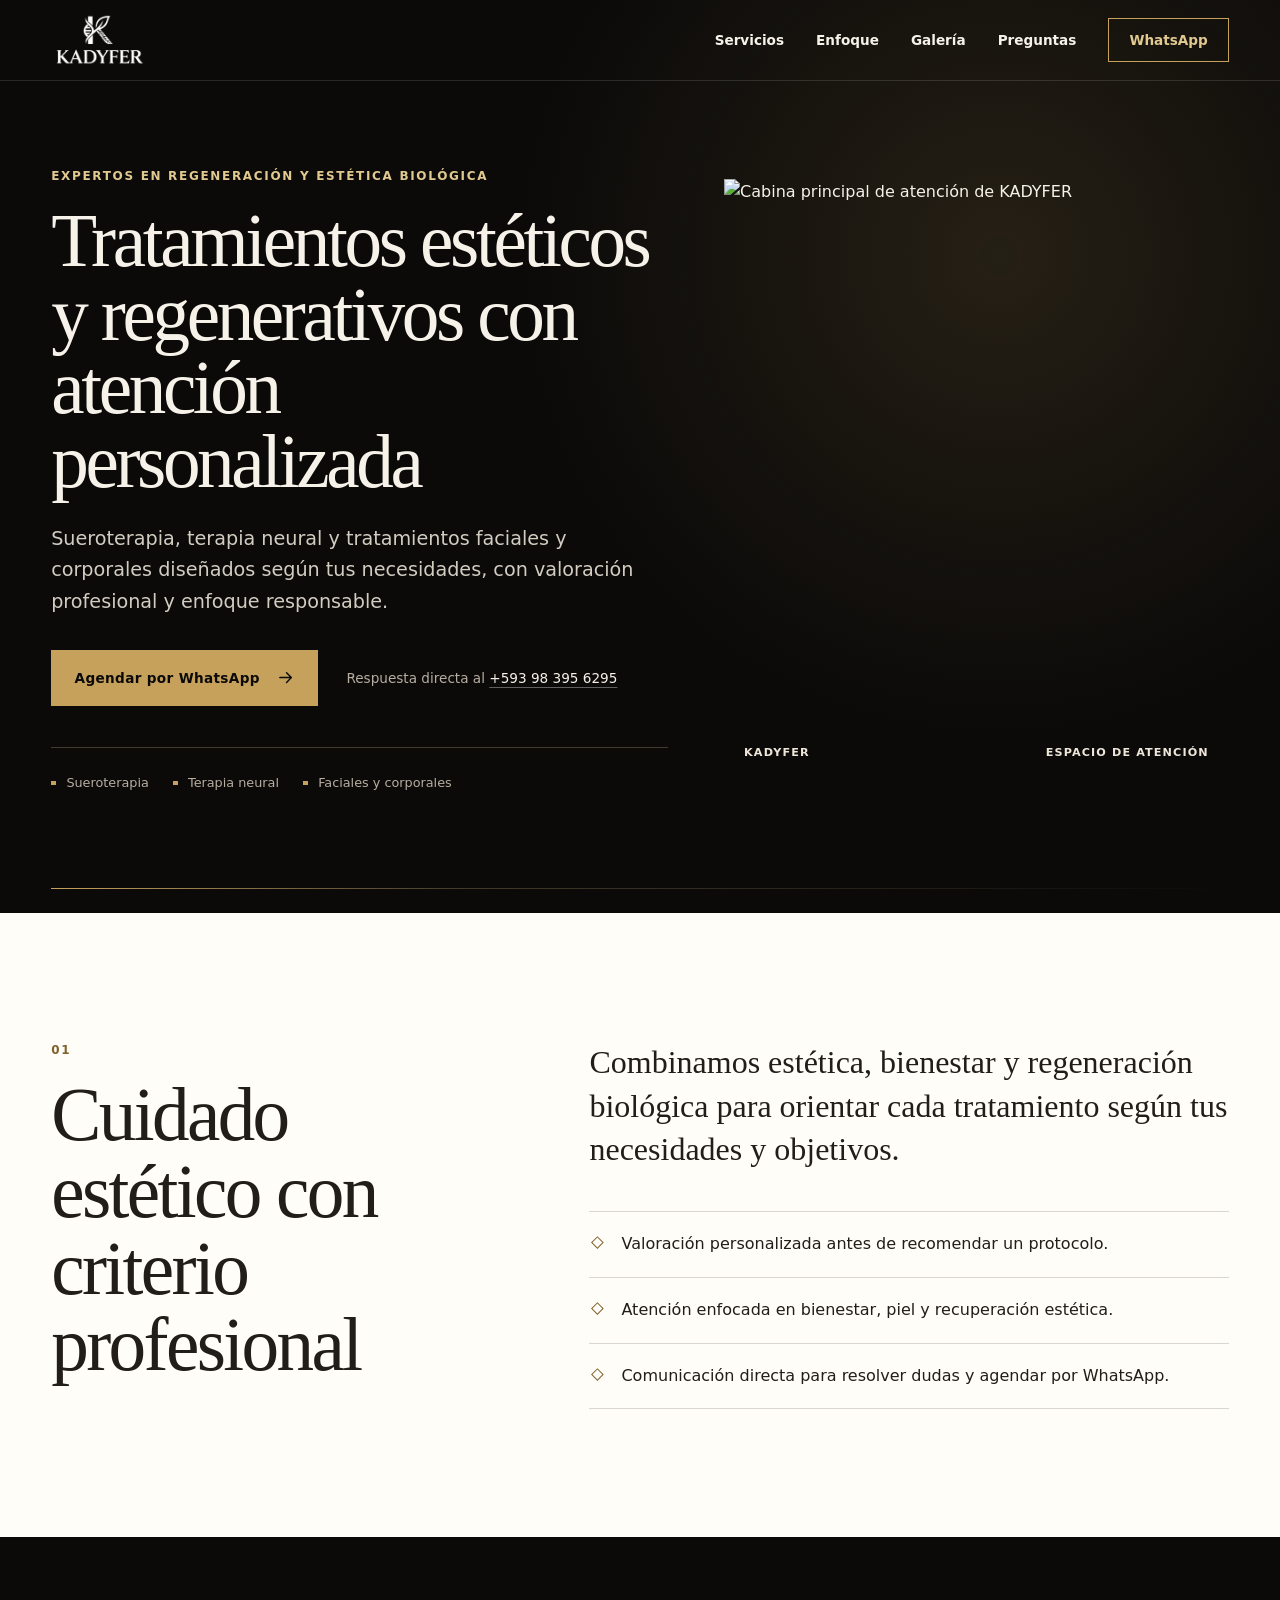
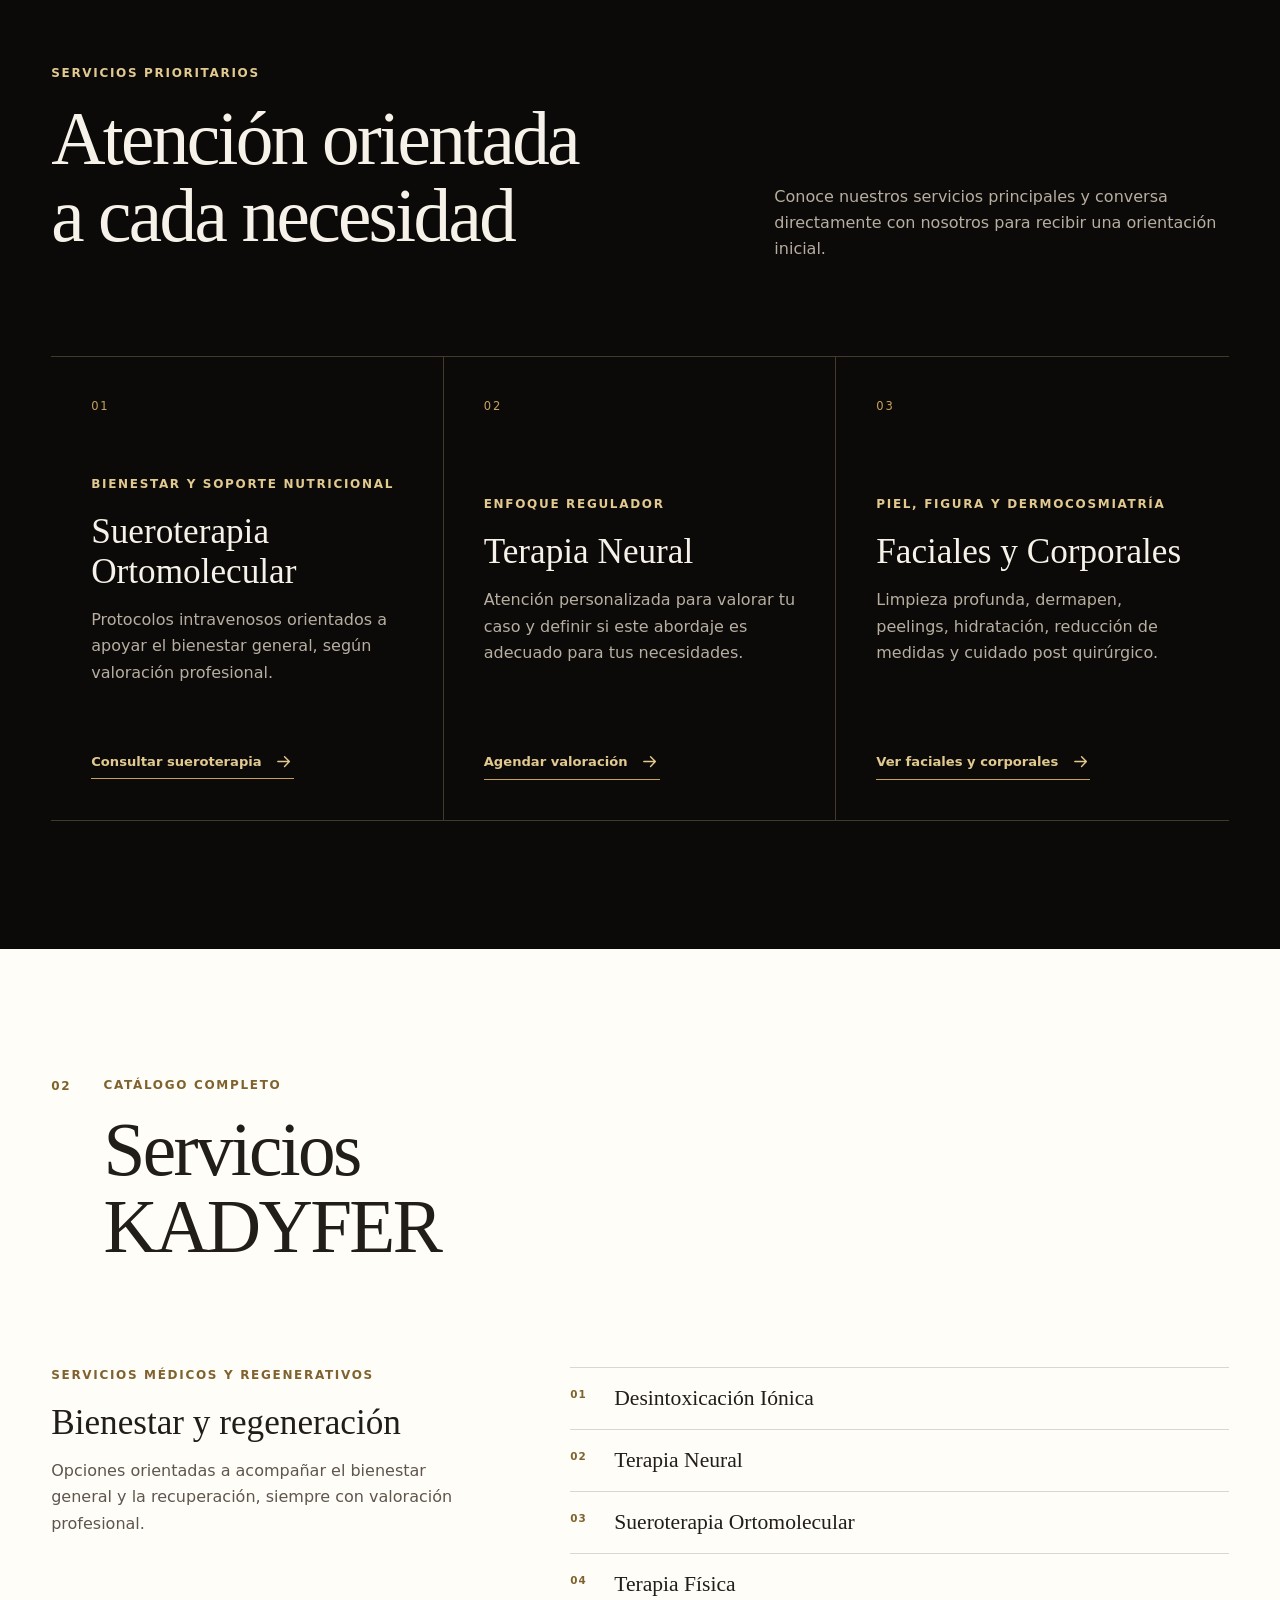
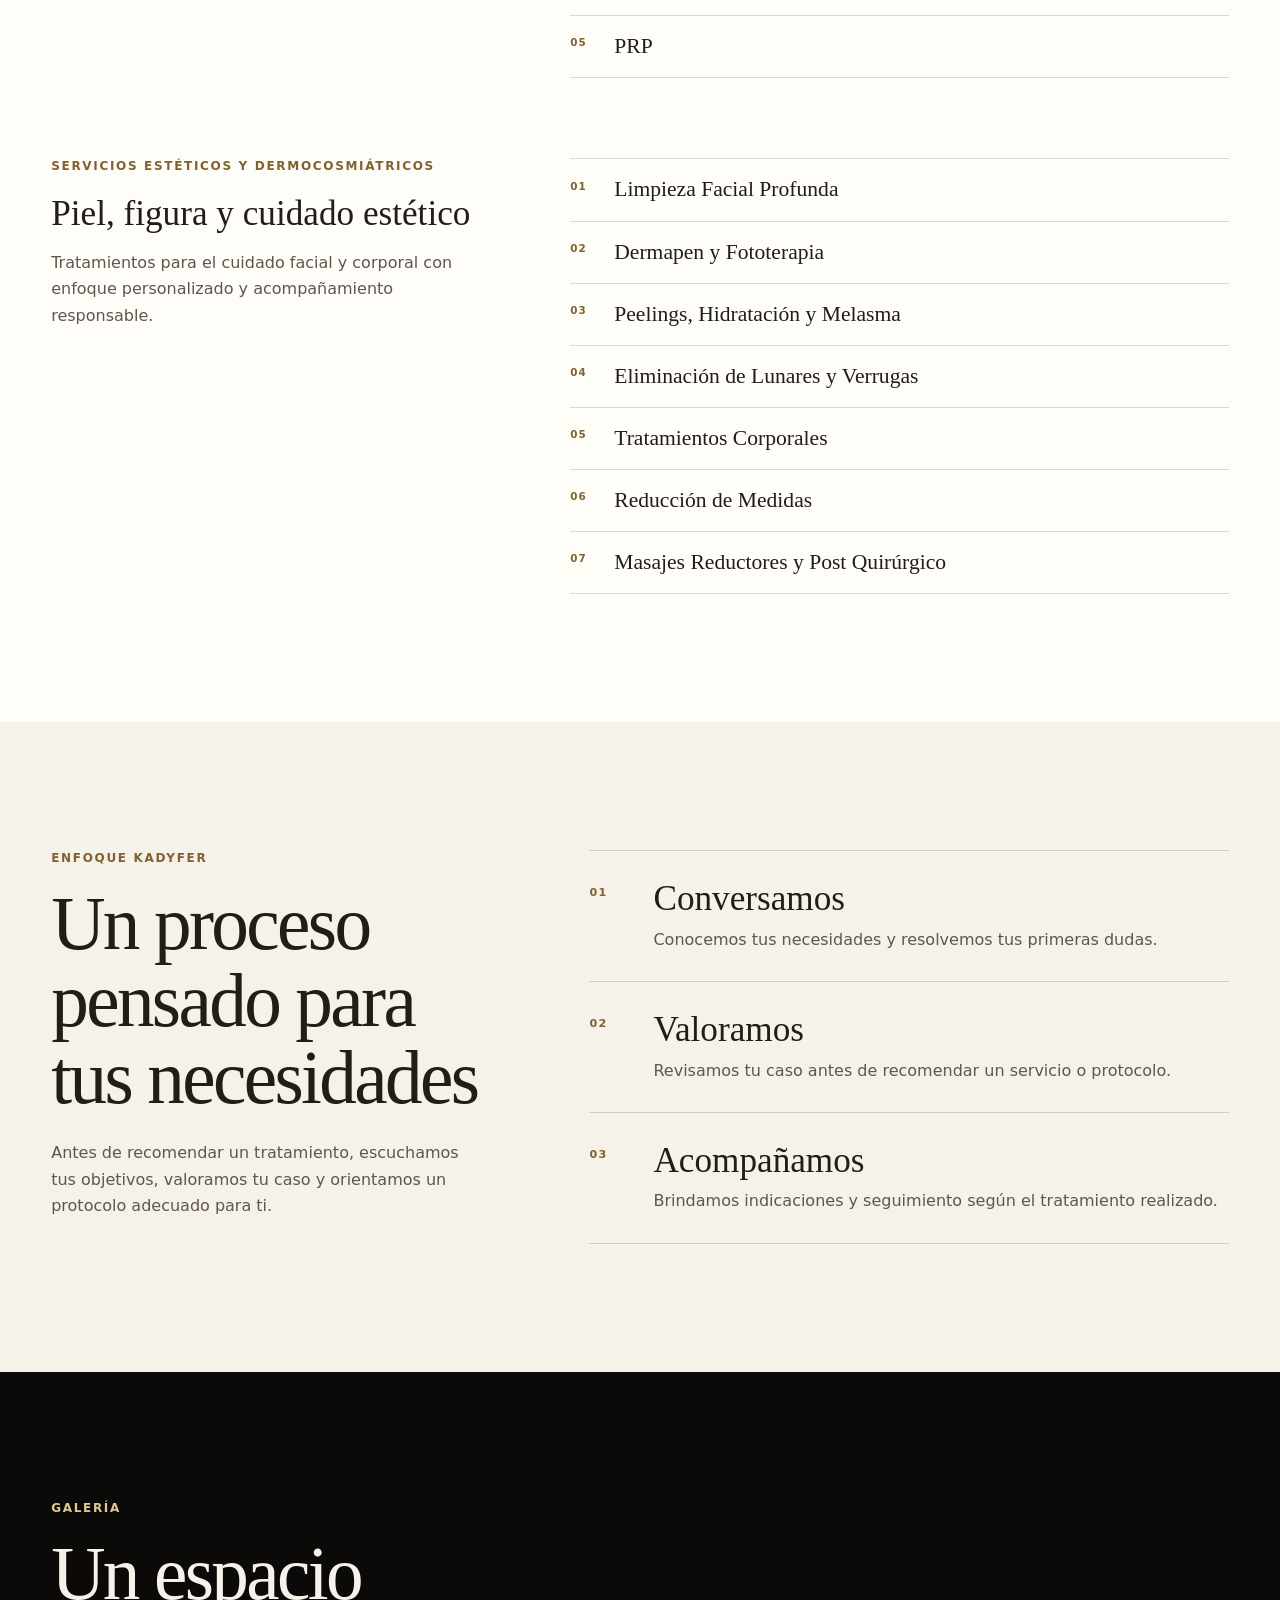
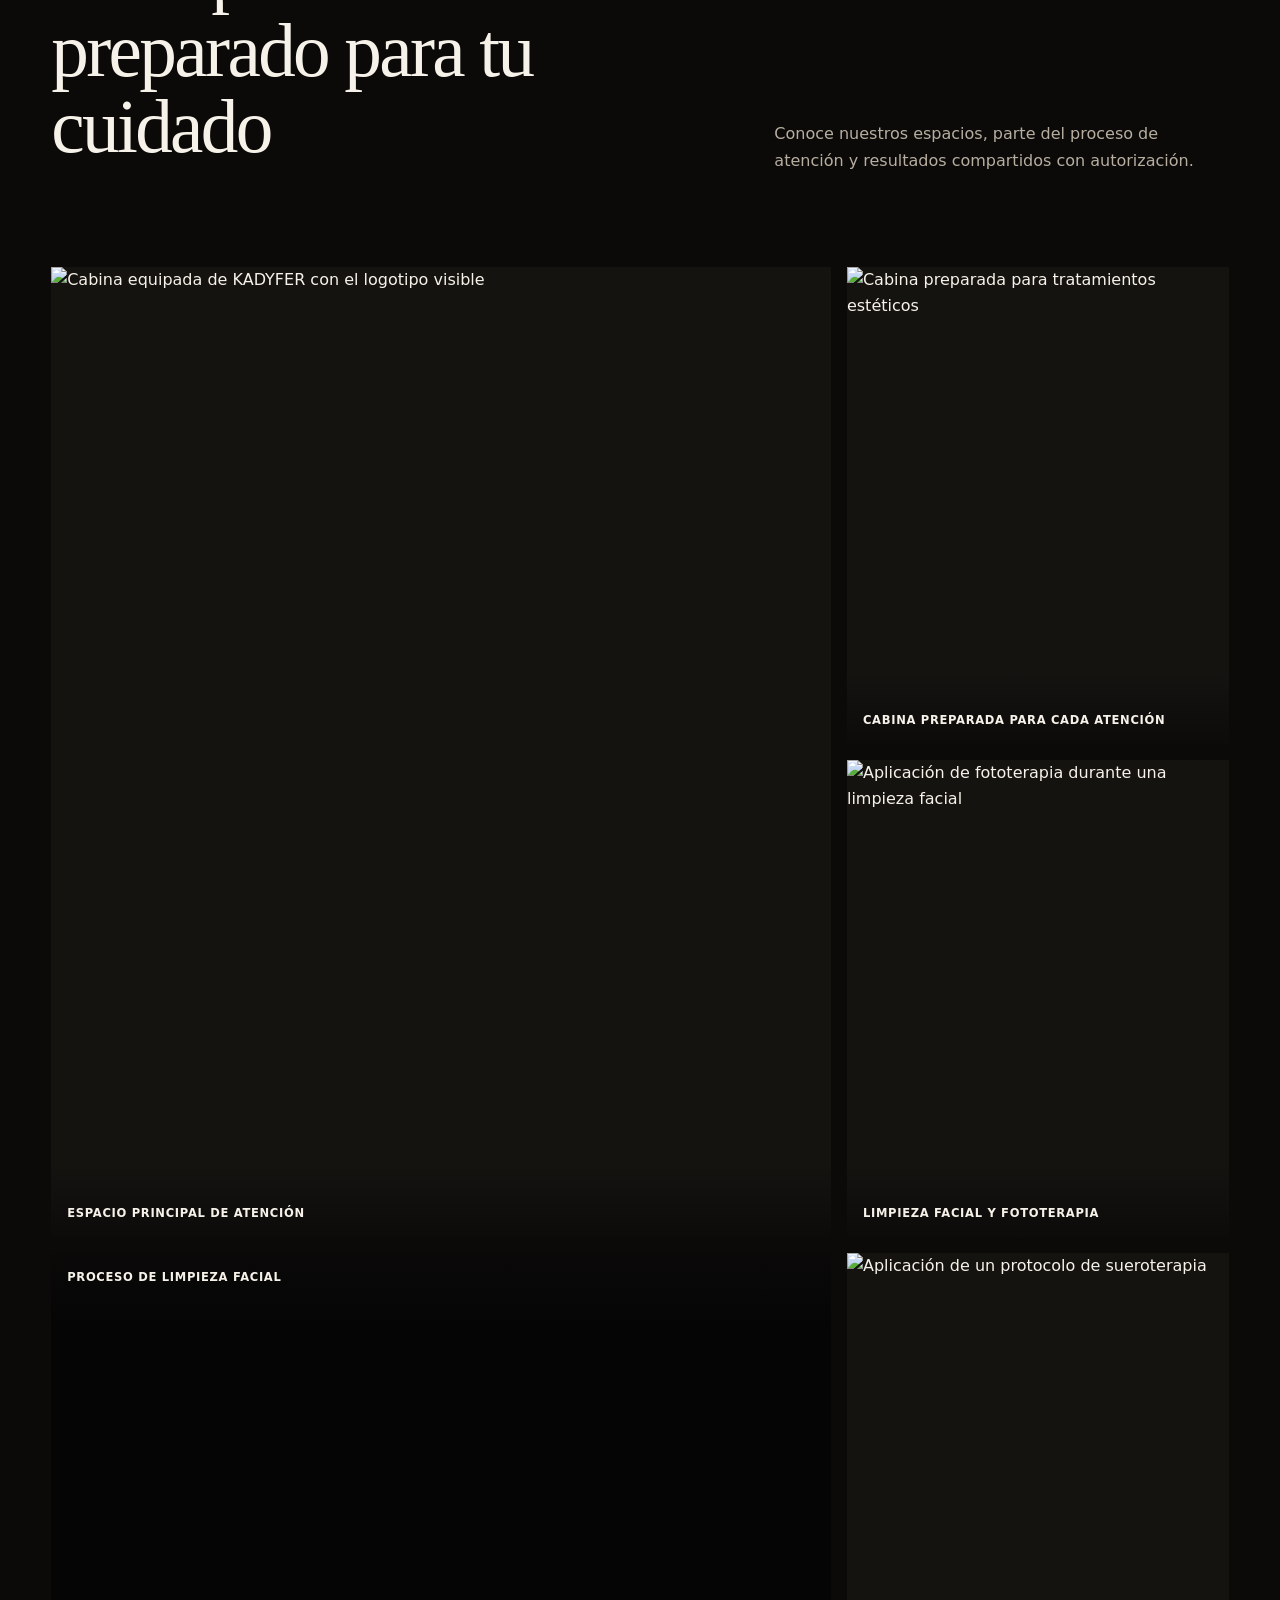
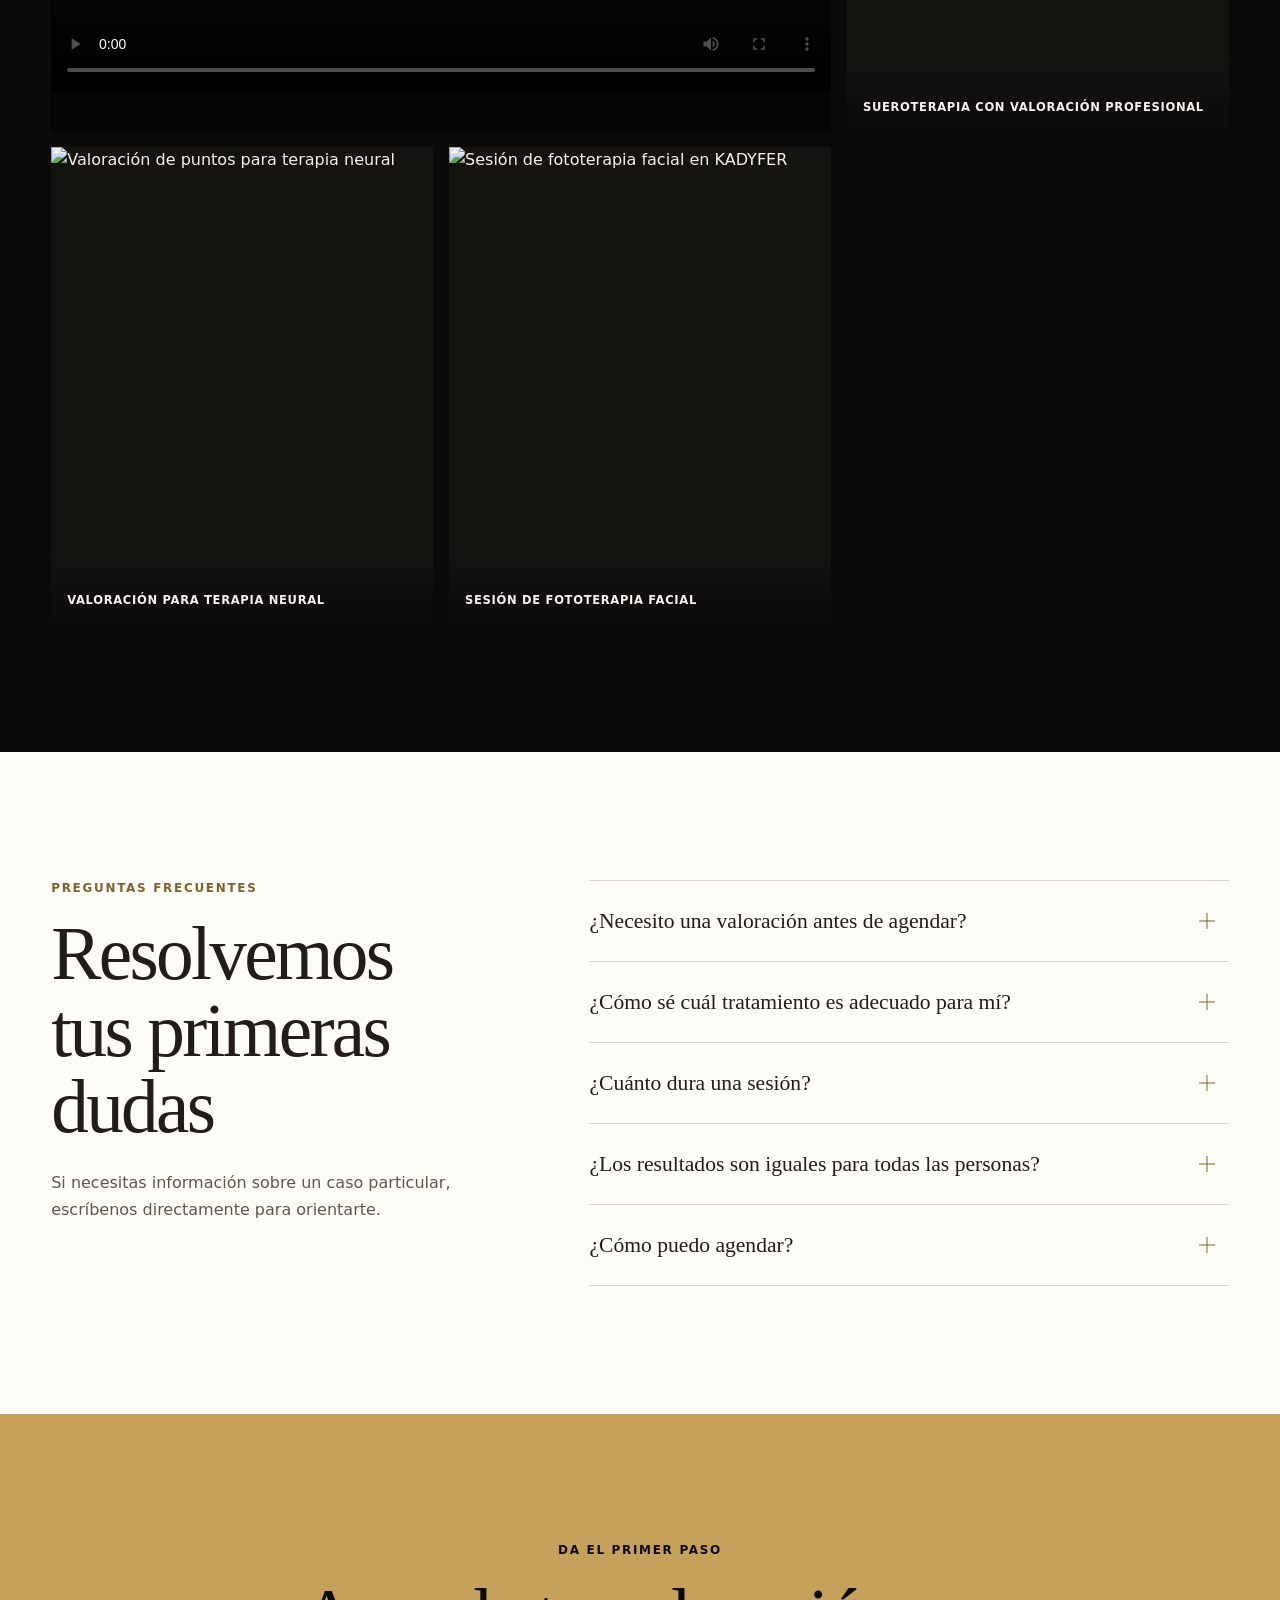
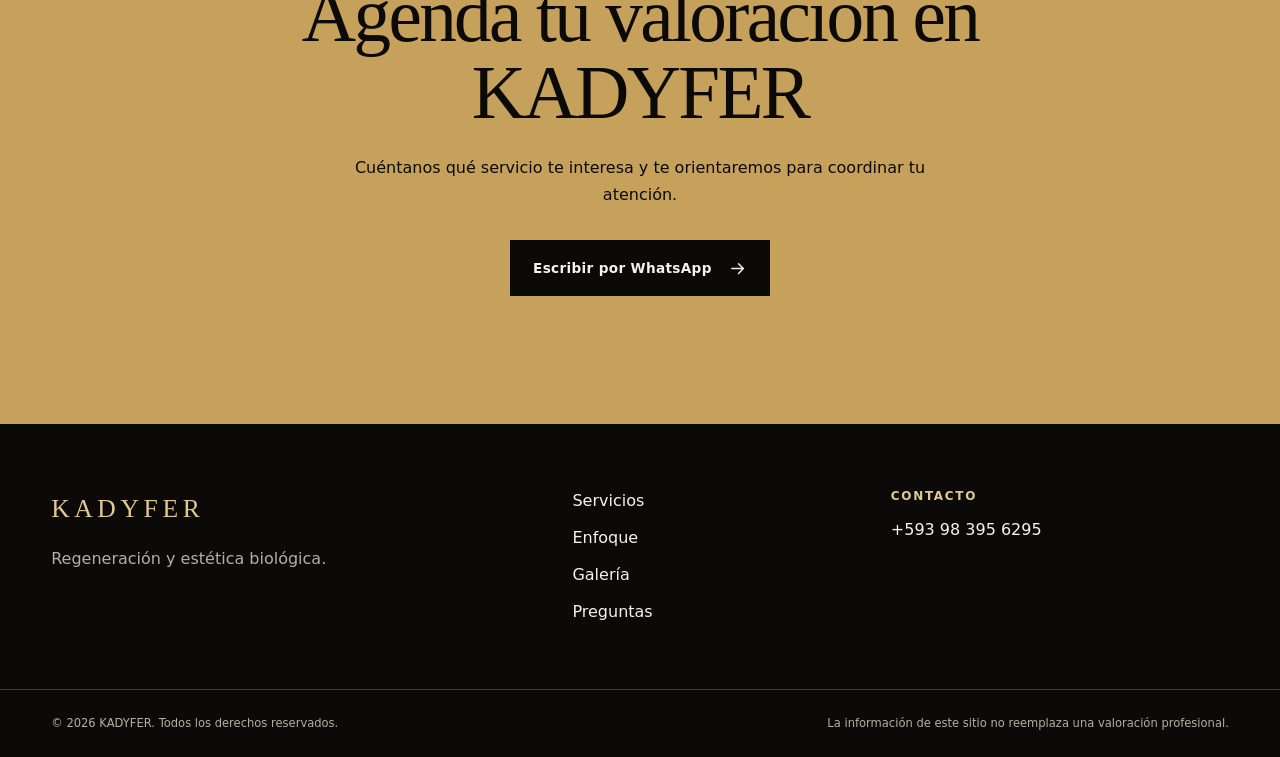
==== index.html @ 4eb61086 "Landing ya avanzada, previo a creacion de cada plantilla para servicios" ====
<!doctype html>
<html class="no-js" lang="es">
  <head>
    <meta charset="UTF-8">
    <meta name="viewport" content="width=device-width, initial-scale=1">
    <meta name="theme-color" content="#0b0a09">
    <meta
      name="description"
      content="KADYFER ofrece tratamientos estéticos, regenerativos y dermocosmiátricos con valoración profesional y atención personalizada."
    >
    <meta property="og:type" content="website">
    <meta property="og:locale" content="es_EC">
    <meta property="og:site_name" content="KADYFER">
    <meta
      property="og:title"
      content="KADYFER | Regeneración y estética biológica"
    >
    <meta
      property="og:description"
      content="Sueroterapia, terapia neural y tratamientos faciales y corporales con atención personalizada."
    >
    <meta property="og:image" content="assets/social/kadyfer-social-square.jpg">
    <meta name="twitter:card" content="summary_large_image">
    <meta name="twitter:title" content="KADYFER | Regeneración y estética biológica">
    <meta
      name="twitter:description"
      content="Tratamientos estéticos y regenerativos con valoración profesional."
    >
    <meta name="twitter:image" content="assets/social/kadyfer-social-square.jpg">
    <link rel="icon" href="data:,">
    <script src="boot.js"></script>
    <link rel="stylesheet" href="styles.css">
    <script src="script.js" defer></script>
    <title>KADYFER | Regeneración y estética biológica</title>
  </head>
  <body>
    <a class="skip-link" href="#contenido">Saltar al contenido</a>

    <header class="site-header" data-header>
      <div class="shell header-inner">
        <a class="brand" href="#inicio" aria-label="KADYFER, ir al inicio">
          <img
            class="brand-logo"
            src="assets/brand/kadyfer-logo-header.png"
            alt="KADYFER"
            width="420"
            height="235"
          >
          <span class="brand-wordmark" data-brand-fallback hidden>KADYFER</span>
        </a>

        <button
          class="menu-toggle"
          type="button"
          aria-expanded="false"
          aria-controls="site-navigation"
          data-menu-toggle
        >
          <span class="menu-toggle-label">Menú</span>
          <span class="menu-toggle-icon" aria-hidden="true">
            <span></span>
            <span></span>
          </span>
        </button>

        <nav class="site-nav" id="site-navigation" aria-label="Navegación principal" data-nav>
          <a href="#servicios">Servicios</a>
          <a href="#enfoque">Enfoque</a>
          <a href="#galeria">Galería</a>
          <a href="#preguntas">Preguntas</a>
          <a
            class="nav-cta"
            href="https://wa.me/593983956295?text=Hola%2C%20quiero%20agendar%20una%20valoracion%20en%20KADYFER."
            target="_blank"
            rel="noopener noreferrer"
            data-whatsapp="general"
          >
            WhatsApp
          </a>
        </nav>
      </div>
    </header>

    <main id="contenido">
      <section class="hero" id="inicio" aria-labelledby="hero-title">
        <div class="shell hero-grid">
          <div class="hero-copy">
            <p class="eyebrow">Expertos en regeneración y estética biológica</p>
            <h1 id="hero-title">Tratamientos estéticos y regenerativos con atención personalizada</h1>
            <p class="hero-description">
              Sueroterapia, terapia neural y tratamientos faciales y corporales diseñados según tus
              necesidades, con valoración profesional y enfoque responsable.
            </p>
            <div class="hero-actions">
              <a
                class="button button-primary"
                href="https://wa.me/593983956295?text=Hola%2C%20quiero%20agendar%20una%20valoracion%20en%20KADYFER."
                target="_blank"
                rel="noopener noreferrer"
                data-whatsapp="general"
              >
                Agendar por WhatsApp
                <svg aria-hidden="true" viewBox="0 0 20 20">
                  <path d="M4 10h11M11 5l5 5-5 5"></path>
                </svg>
              </a>
              <p class="micro-trust">Respuesta directa al <a href="tel:+593983956295">+593 98 395 6295</a></p>
            </div>
            <ul class="hero-services" aria-label="Servicios destacados">
              <li>Sueroterapia</li>
              <li>Terapia neural</li>
              <li>Faciales y corporales</li>
            </ul>
          </div>

          <div class="hero-media">
            <img
              src="assets/gallery/hero-kadyfer-720.jpg"
              srcset="
                assets/gallery/hero-kadyfer-720.jpg 720w,
                assets/gallery/hero-kadyfer-1080.jpg 1080w,
                assets/gallery/hero-kadyfer.jpg 1440w
              "
              sizes="(min-width: 800px) 48vw, calc(100vw - 2.5rem)"
              alt="Cabina principal de atención de KADYFER"
              width="1440"
              height="1080"
              fetchpriority="high"
            >
            <div class="hero-media-caption" aria-hidden="true">
              <span>KADYFER</span>
              <span>Espacio de atención</span>
            </div>
          </div>
        </div>
        <div class="hero-rule" aria-hidden="true"></div>
      </section>

      <section class="trust-section section-light" aria-labelledby="trust-title">
        <div class="shell trust-grid">
          <div class="section-intro">
            <p class="section-number" aria-hidden="true">01</p>
            <h2 id="trust-title">Cuidado estético con criterio profesional</h2>
          </div>
          <div class="trust-content">
            <p class="lead">
              Combinamos estética, bienestar y regeneración biológica para orientar cada tratamiento
              según tus necesidades y objetivos.
            </p>
            <ul class="check-list">
              <li>Valoración personalizada antes de recomendar un protocolo.</li>
              <li>Atención enfocada en bienestar, piel y recuperación estética.</li>
              <li>Comunicación directa para resolver dudas y agendar por WhatsApp.</li>
            </ul>
          </div>
        </div>
      </section>

      <section class="priority-services section-dark" id="servicios" aria-labelledby="services-title">
        <div class="shell">
          <div class="section-heading heading-row">
            <div>
              <p class="eyebrow">Servicios prioritarios</p>
              <h2 id="services-title">Atención orientada a cada necesidad</h2>
            </div>
            <p>
              Conoce nuestros servicios principales y conversa directamente con nosotros para
              recibir una orientación inicial.
            </p>
          </div>

          <div class="service-grid">
            <article class="service-card">
              <p class="card-index" aria-hidden="true">01</p>
              <div>
                <p class="card-label">Bienestar y soporte nutricional</p>
                <h3>Sueroterapia Ortomolecular</h3>
                <p>
                  Protocolos intravenosos orientados a apoyar el bienestar general, según valoración
                  profesional.
                </p>
              </div>
              <a
                class="text-link"
                href="https://wa.me/593983956295?text=Hola%2C%20quiero%20informacion%20sobre%20Sueroterapia%20Ortomolecular%20en%20KADYFER."
                target="_blank"
                rel="noopener noreferrer"
                data-whatsapp="sueroterapia"
              >
                Consultar sueroterapia
                <svg aria-hidden="true" viewBox="0 0 20 20"><path d="M4 10h11M11 5l5 5-5 5"></path></svg>
              </a>
            </article>

            <article class="service-card">
              <p class="card-index" aria-hidden="true">02</p>
              <div>
                <p class="card-label">Enfoque regulador</p>
                <h3>Terapia Neural</h3>
                <p>
                  Atención personalizada para valorar tu caso y definir si este abordaje es adecuado
                  para tus necesidades.
                </p>
              </div>
              <a
                class="text-link"
                href="https://wa.me/593983956295?text=Hola%2C%20quiero%20agendar%20una%20valoracion%20para%20Terapia%20Neural%20en%20KADYFER."
                target="_blank"
                rel="noopener noreferrer"
                data-whatsapp="terapia-neural"
              >
                Agendar valoración
                <svg aria-hidden="true" viewBox="0 0 20 20"><path d="M4 10h11M11 5l5 5-5 5"></path></svg>
              </a>
            </article>

            <article class="service-card">
              <p class="card-index" aria-hidden="true">03</p>
              <div>
                <p class="card-label">Piel, figura y dermocosmiatría</p>
                <h3>Faciales y Corporales</h3>
                <p>
                  Limpieza profunda, dermapen, peelings, hidratación, reducción de medidas y cuidado
                  post quirúrgico.
                </p>
              </div>
              <a
                class="text-link"
                href="https://wa.me/593983956295?text=Hola%2C%20quiero%20informacion%20sobre%20tratamientos%20faciales%20y%20corporales%20en%20KADYFER."
                target="_blank"
                rel="noopener noreferrer"
                data-whatsapp="faciales-corporales"
              >
                Ver faciales y corporales
                <svg aria-hidden="true" viewBox="0 0 20 20"><path d="M4 10h11M11 5l5 5-5 5"></path></svg>
              </a>
            </article>
          </div>
        </div>
      </section>

      <section class="catalog section-light" aria-labelledby="catalog-title">
        <div class="shell">
          <div class="section-heading catalog-heading">
            <p class="section-number" aria-hidden="true">02</p>
            <div>
              <p class="eyebrow eyebrow-dark">Catálogo completo</p>
              <h2 id="catalog-title">Servicios KADYFER</h2>
            </div>
          </div>

          <div class="catalog-groups">
            <article class="catalog-group">
              <div class="catalog-copy">
                <p class="card-label">Servicios médicos y regenerativos</p>
                <h3>Bienestar y regeneración</h3>
                <p>
                  Opciones orientadas a acompañar el bienestar general y la recuperación, siempre
                  con valoración profesional.
                </p>
              </div>
              <ul class="catalog-list">
                <li><span>01</span>Desintoxicación Iónica</li>
                <li><span>02</span>Terapia Neural</li>
                <li><span>03</span>Sueroterapia Ortomolecular</li>
                <li><span>04</span>Terapia Física</li>
                <li><span>05</span>PRP</li>
              </ul>
            </article>

            <article class="catalog-group">
              <div class="catalog-copy">
                <p class="card-label">Servicios estéticos y dermocosmiátricos</p>
                <h3>Piel, figura y cuidado estético</h3>
                <p>
                  Tratamientos para el cuidado facial y corporal con enfoque personalizado y
                  acompañamiento responsable.
                </p>
              </div>
              <ul class="catalog-list">
                <li><span>01</span>Limpieza Facial Profunda</li>
                <li><span>02</span>Dermapen y Fototerapia</li>
                <li><span>03</span>Peelings, Hidratación y Melasma</li>
                <li><span>04</span>Eliminación de Lunares y Verrugas</li>
                <li><span>05</span>Tratamientos Corporales</li>
                <li><span>06</span>Reducción de Medidas</li>
                <li><span>07</span>Masajes Reductores y Post Quirúrgico</li>
              </ul>
            </article>
          </div>
        </div>
      </section>

      <section class="process section-warm" id="enfoque" aria-labelledby="process-title">
        <div class="shell process-grid">
          <div class="process-intro">
            <p class="eyebrow eyebrow-dark">Enfoque KADYFER</p>
            <h2 id="process-title">Un proceso pensado para tus necesidades</h2>
            <p>
              Antes de recomendar un tratamiento, escuchamos tus objetivos, valoramos tu caso y
              orientamos un protocolo adecuado para ti.
            </p>
          </div>

          <ol class="process-list">
            <li>
              <span class="process-number">01</span>
              <div>
                <h3>Conversamos</h3>
                <p>Conocemos tus necesidades y resolvemos tus primeras dudas.</p>
              </div>
            </li>
            <li>
              <span class="process-number">02</span>
              <div>
                <h3>Valoramos</h3>
                <p>Revisamos tu caso antes de recomendar un servicio o protocolo.</p>
              </div>
            </li>
            <li>
              <span class="process-number">03</span>
              <div>
                <h3>Acompañamos</h3>
                <p>Brindamos indicaciones y seguimiento según el tratamiento realizado.</p>
              </div>
            </li>
          </ol>
        </div>
      </section>

      <section class="gallery section-dark" id="galeria" aria-labelledby="gallery-title">
        <div class="shell">
          <div class="section-heading heading-row">
            <div>
              <p class="eyebrow">Galería</p>
              <h2 id="gallery-title">Un espacio preparado para tu cuidado</h2>
            </div>
            <p>
              Conoce nuestros espacios, parte del proceso de atención y resultados compartidos con
              autorización.
            </p>
          </div>

          <div class="gallery-grid" data-gallery>
            <figure class="gallery-item gallery-item-featured">
              <img
                src="assets/gallery/01-espacio-principal.jpg"
                alt="Cabina equipada de KADYFER con el logotipo visible"
                width="1086"
                height="1448"
                loading="lazy"
              >
              <figcaption>Espacio principal de atención</figcaption>
            </figure>
            <figure class="gallery-item">
              <img
                src="assets/gallery/02-cabina-tratamiento.jpg"
                alt="Cabina preparada para tratamientos estéticos"
                width="899"
                height="1599"
                loading="lazy"
              >
              <figcaption>Cabina preparada para cada atención</figcaption>
            </figure>
            <figure class="gallery-item">
              <img
                src="assets/gallery/03-limpieza-facial.jpg"
                alt="Aplicación de fototerapia durante una limpieza facial"
                width="899"
                height="1599"
                loading="lazy"
              >
              <figcaption>Limpieza facial y fototerapia</figcaption>
            </figure>
            <figure class="gallery-item gallery-item-wide gallery-video">
              <video
                controls
                playsinline
                preload="metadata"
                poster="assets/gallery/video-poster-limpieza.jpg"
                aria-label="Video de un procedimiento de limpieza facial"
              >
                <source src="assets/gallery/limpieza-facial-acne.mp4" type="video/mp4">
                Tu navegador no puede reproducir este video.
              </video>
              <figcaption>Proceso de limpieza facial</figcaption>
            </figure>
            <figure class="gallery-item">
              <img
                src="assets/gallery/04-sueroterapia.jpg"
                alt="Aplicación de un protocolo de sueroterapia"
                width="1100"
                height="1162"
                loading="lazy"
              >
              <figcaption>Sueroterapia con valoración profesional</figcaption>
            </figure>
            <figure class="gallery-item">
              <img
                src="assets/gallery/05-terapia-neural.jpg"
                alt="Valoración de puntos para terapia neural"
                width="899"
                height="1599"
                loading="lazy"
              >
              <figcaption>Valoración para terapia neural</figcaption>
            </figure>
            <figure class="gallery-item">
              <img
                src="assets/gallery/06-fototerapia.jpg"
                alt="Sesión de fototerapia facial en KADYFER"
                width="1038"
                height="1515"
                loading="lazy"
              >
              <figcaption>Sesión de fototerapia facial</figcaption>
            </figure>
          </div>

        </div>
      </section>

      <section class="faq section-light" id="preguntas" aria-labelledby="faq-title">
        <div class="shell faq-grid">
          <div class="faq-intro">
            <p class="eyebrow eyebrow-dark">Preguntas frecuentes</p>
            <h2 id="faq-title">Resolvemos tus primeras dudas</h2>
            <p>
              Si necesitas información sobre un caso particular, escríbenos directamente para
              orientarte.
            </p>
          </div>

          <div class="faq-list">
            <details>
              <summary>
                <span>¿Necesito una valoración antes de agendar?</span>
                <span class="faq-icon" aria-hidden="true"></span>
              </summary>
              <p>
                Algunos tratamientos requieren una valoración previa para conocer tus necesidades y
                orientarte adecuadamente.
              </p>
            </details>
            <details>
              <summary>
                <span>¿Cómo sé cuál tratamiento es adecuado para mí?</span>
                <span class="faq-icon" aria-hidden="true"></span>
              </summary>
              <p>
                Puedes escribirnos por WhatsApp. Revisaremos tus objetivos y te indicaremos el
                siguiente paso.
              </p>
            </details>
            <details>
              <summary>
                <span>¿Cuánto dura una sesión?</span>
                <span class="faq-icon" aria-hidden="true"></span>
              </summary>
              <p>
                La duración depende del servicio y del protocolo recomendado. Te informaremos antes
                de confirmar la cita.
              </p>
            </details>
            <details>
              <summary>
                <span>¿Los resultados son iguales para todas las personas?</span>
                <span class="faq-icon" aria-hidden="true"></span>
              </summary>
              <p>
                No. Cada persona responde de forma distinta y los resultados dependen del caso, el
                tratamiento y los cuidados indicados.
              </p>
            </details>
            <details>
              <summary>
                <span>¿Cómo puedo agendar?</span>
                <span class="faq-icon" aria-hidden="true"></span>
              </summary>
              <p>
                Pulsa cualquiera de los botones de WhatsApp y cuéntanos qué servicio te interesa.
              </p>
            </details>
          </div>
        </div>
      </section>

      <section class="final-cta section-gold" aria-labelledby="cta-title">
        <div class="shell final-cta-inner">
          <p class="eyebrow eyebrow-dark">Da el primer paso</p>
          <h2 id="cta-title">Agenda tu valoración en KADYFER</h2>
          <p>
            Cuéntanos qué servicio te interesa y te orientaremos para coordinar tu atención.
          </p>
          <a
            class="button button-dark"
            href="https://wa.me/593983956295?text=Hola%2C%20quiero%20agendar%20una%20valoracion%20en%20KADYFER."
            target="_blank"
            rel="noopener noreferrer"
            data-whatsapp="general"
          >
            Escribir por WhatsApp
            <svg aria-hidden="true" viewBox="0 0 20 20"><path d="M4 10h11M11 5l5 5-5 5"></path></svg>
          </a>
        </div>
      </section>
    </main>

    <footer class="site-footer">
      <div class="shell footer-grid">
        <div>
          <a class="footer-brand" href="#inicio">KADYFER</a>
          <p>Regeneración y estética biológica.</p>
        </div>

        <nav class="footer-nav" aria-label="Navegación del pie de página">
          <a href="#servicios">Servicios</a>
          <a href="#enfoque">Enfoque</a>
          <a href="#galeria">Galería</a>
          <a href="#preguntas">Preguntas</a>
        </nav>

        <div class="footer-contact">
          <p class="footer-label">Contacto</p>
          <a href="tel:+593983956295">+593 98 395 6295</a>
          <div data-optional-contact></div>
        </div>
      </div>

      <div class="shell footer-bottom">
        <p>© <span data-current-year>2026</span> KADYFER. Todos los derechos reservados.</p>
        <p>La información de este sitio no reemplaza una valoración profesional.</p>
      </div>
    </footer>
  </body>
</html>
---- styles.css ----
:root {
  --black: #0b0a09;
  --black-soft: #151310;
  --brown: #30271f;
  --gold: #c6a15b;
  --gold-light: #e1c98f;
  --gold-dark: #80622f;
  --warm-white: #f6f2e9;
  --paper: #fffdf8;
  --muted: #b7aea0;
  --ink: #211d18;
  --line-dark: rgba(225, 201, 143, 0.25);
  --line-light: rgba(48, 39, 31, 0.18);
  --shell: 1180px;
  --gutter: clamp(1.25rem, 4vw, 4rem);
  --section-space: clamp(5rem, 10vw, 9rem);
  --transition: 220ms ease;
}

*,
*::before,
*::after {
  box-sizing: border-box;
}

html {
  scroll-behavior: smooth;
  scroll-padding-top: 5rem;
}

body {
  margin: 0;
  min-width: 320px;
  overflow-x: hidden;
  background: var(--black);
  color: var(--warm-white);
  font-family: Inter, ui-sans-serif, system-ui, -apple-system, BlinkMacSystemFont, "Segoe UI", sans-serif;
  font-size: 1rem;
  line-height: 1.65;
  text-rendering: optimizeLegibility;
}

img {
  display: block;
  max-width: 100%;
}

a {
  color: inherit;
  text-decoration: none;
}

button,
a {
  -webkit-tap-highlight-color: transparent;
}

button {
  font: inherit;
}

h1,
h2,
h3,
p {
  margin-top: 0;
}

h1,
h2,
h3,
.brand-wordmark,
.footer-brand {
  font-family: Georgia, "Times New Roman", serif;
  font-weight: 400;
}

h1 {
  max-width: 16ch;
  margin-bottom: 1.5rem;
  font-size: clamp(2.7rem, 7vw, 4.7rem);
  line-height: 0.98;
  letter-spacing: -0.045em;
}

h2 {
  max-width: 15ch;
  margin-bottom: 1.5rem;
  font-size: clamp(2.25rem, 6vw, 4.7rem);
  line-height: 1.02;
  letter-spacing: -0.035em;
}

h3 {
  margin-bottom: 1rem;
  font-size: clamp(1.55rem, 3vw, 2.2rem);
  line-height: 1.12;
}

:focus-visible {
  outline: 2px solid var(--gold-light);
  outline-offset: 5px;
}

.skip-link {
  position: fixed;
  top: 1rem;
  left: 1rem;
  z-index: 100;
  padding: 0.75rem 1rem;
  transform: translateY(-150%);
  background: var(--gold);
  color: var(--black);
  font-weight: 700;
}

.skip-link:focus {
  transform: translateY(0);
}

.shell {
  width: min(100%, calc(var(--shell) + (var(--gutter) * 2)));
  margin-inline: auto;
  padding-inline: var(--gutter);
}

.section-light,
.section-warm,
.section-dark,
.section-gold {
  padding-block: var(--section-space);
}

.section-light {
  background: var(--paper);
  color: var(--ink);
}

.section-warm {
  background: var(--warm-white);
  color: var(--ink);
}

.section-dark {
  background: var(--black);
  color: var(--warm-white);
}

.section-gold {
  background: var(--gold);
  color: var(--black);
}

.section-gold .eyebrow-dark {
  color: var(--black);
}

.eyebrow,
.card-label,
.footer-label {
  margin-bottom: 1.2rem;
  color: var(--gold-light);
  font-size: 0.75rem;
  font-weight: 700;
  letter-spacing: 0.14em;
  line-height: 1.4;
  text-transform: uppercase;
}

.eyebrow-dark,
.section-light .card-label,
.section-warm .card-label {
  color: var(--gold-dark);
}

.section-number {
  margin-bottom: 1rem;
  color: var(--gold-dark);
  font-size: 0.75rem;
  font-weight: 700;
  letter-spacing: 0.15em;
}

.lead {
  font-family: Georgia, "Times New Roman", serif;
  font-size: clamp(1.35rem, 3vw, 2rem);
  line-height: 1.35;
}

.site-header {
  position: absolute;
  inset: 0 0 auto;
  z-index: 20;
  border-bottom: 1px solid rgba(255, 255, 255, 0.12);
  transition: background var(--transition), box-shadow var(--transition);
}

.site-header.is-fixed {
  position: fixed;
  background: rgba(11, 10, 9, 0.96);
  box-shadow: 0 8px 30px rgba(0, 0, 0, 0.2);
  backdrop-filter: blur(14px);
}

.header-inner {
  min-height: 5rem;
  display: flex;
  align-items: center;
  justify-content: space-between;
  gap: 1.5rem;
}

.brand {
  min-width: 8rem;
  display: inline-flex;
  align-items: center;
}

.brand-logo {
  width: auto;
  max-height: 3.25rem;
  object-fit: contain;
}

.brand-wordmark {
  color: var(--gold-light);
  font-size: 1.4rem;
  letter-spacing: 0.18em;
}

.menu-toggle {
  min-width: 4.5rem;
  min-height: 3rem;
  display: none;
  align-items: center;
  justify-content: flex-end;
  gap: 0.75rem;
  padding: 0;
  border: 0;
  background: transparent;
  color: var(--warm-white);
  cursor: pointer;
}

.menu-toggle-label {
  font-size: 0.75rem;
  font-weight: 700;
  letter-spacing: 0.1em;
  text-transform: uppercase;
}

.menu-toggle-icon {
  width: 1.5rem;
  height: 1rem;
  position: relative;
}

.menu-toggle-icon span {
  position: absolute;
  left: 0;
  width: 100%;
  height: 1px;
  background: currentColor;
  transition: transform var(--transition), top var(--transition);
}

.menu-toggle-icon span:first-child {
  top: 0.2rem;
}

.menu-toggle-icon span:last-child {
  top: 0.75rem;
}

.menu-toggle[aria-expanded="true"] .menu-toggle-icon span:first-child {
  top: 0.48rem;
  transform: rotate(45deg);
}

.menu-toggle[aria-expanded="true"] .menu-toggle-icon span:last-child {
  top: 0.48rem;
  transform: rotate(-45deg);
}

.site-nav {
  display: flex;
  align-items: center;
  gap: 1.5rem;
}

.site-nav a {
  min-height: 2.75rem;
  display: inline-flex;
  align-items: center;
  font-size: 0.85rem;
  font-weight: 600;
}

.site-nav a:not(.nav-cta) {
  position: relative;
}

.site-nav a:not(.nav-cta)::after {
  position: absolute;
  right: 0;
  bottom: 0.35rem;
  left: 0;
  height: 1px;
  transform: scaleX(0);
  transform-origin: right;
  background: var(--gold);
  content: "";
  transition: transform var(--transition);
}

.site-nav a:hover::after,
.site-nav a:focus-visible::after {
  transform: scaleX(1);
  transform-origin: left;
}

.nav-cta {
  padding-inline: 1.25rem;
  border: 1px solid var(--gold);
  color: var(--gold-light);
}

.hero {
  position: relative;
  min-height: min(900px, 94svh);
  display: flex;
  align-items: center;
  padding-block: 6.5rem 3.5rem;
  background:
    radial-gradient(circle at 78% 28%, rgba(198, 161, 91, 0.14), transparent 30rem),
    var(--black);
}

.hero-grid {
  width: 100%;
  display: grid;
  gap: 3.5rem;
  align-items: center;
}

.hero-copy {
  position: relative;
  z-index: 2;
}

.hero-description {
  max-width: 42rem;
  margin-bottom: 2rem;
  color: #d2ccc1;
  font-size: clamp(1.05rem, 2vw, 1.2rem);
}

.hero-actions {
  display: flex;
  flex-wrap: wrap;
  align-items: center;
  gap: 1.25rem 1.75rem;
}

.button {
  min-height: 3.5rem;
  display: inline-flex;
  align-items: center;
  justify-content: center;
  gap: 1rem;
  padding: 0.85rem 1.4rem;
  border: 1px solid transparent;
  font-size: 0.85rem;
  font-weight: 800;
  letter-spacing: 0.025em;
  transition: background var(--transition), color var(--transition), transform var(--transition);
}

.button svg,
.text-link svg {
  width: 1.2rem;
  fill: none;
  stroke: currentColor;
  stroke-linecap: round;
  stroke-linejoin: round;
  stroke-width: 1.5;
}

.button:hover {
  transform: translateY(-2px);
}

.button-primary {
  background: var(--gold);
  color: var(--black);
}

.button-primary:hover {
  background: var(--gold-light);
}

.button-dark {
  background: var(--black);
  color: var(--warm-white);
}

.button-dark:hover {
  background: var(--brown);
}

.micro-trust {
  margin: 0;
  color: var(--muted);
  font-size: 0.85rem;
}

.micro-trust a {
  color: var(--warm-white);
  text-decoration: underline;
  text-decoration-color: rgba(255, 255, 255, 0.35);
  text-underline-offset: 0.25rem;
}

.hero-services {
  display: flex;
  flex-wrap: wrap;
  gap: 0.75rem 1.5rem;
  margin: 2.6rem 0 0;
  padding: 1.5rem 0 0;
  border-top: 1px solid var(--line-dark);
  color: var(--muted);
  font-size: 0.8rem;
  list-style: none;
}

.hero-services li {
  display: flex;
  align-items: center;
  gap: 0.65rem;
}

.hero-services li::before {
  width: 0.3rem;
  height: 0.3rem;
  background: var(--gold);
  content: "";
}

.hero-media {
  position: relative;
  min-height: 30rem;
}

.hero-media img {
  width: 100%;
  height: min(67svh, 47rem);
  object-fit: cover;
  object-position: left center;
}

.hero-media::before {
  position: absolute;
  inset: -1.5rem 1.5rem 1.5rem -1.5rem;
  z-index: -1;
  border: 1px solid var(--line-dark);
  content: "";
}

.hero-media-caption {
  position: absolute;
  right: 0;
  bottom: 0;
  left: 0;
  display: flex;
  justify-content: space-between;
  gap: 1rem;
  padding: 1.25rem;
  background: linear-gradient(transparent, rgba(11, 10, 9, 0.82));
  color: #ede6d9;
  font-size: 0.7rem;
  font-weight: 700;
  letter-spacing: 0.1em;
  text-transform: uppercase;
}

.hero-rule {
  position: absolute;
  right: var(--gutter);
  bottom: 1.5rem;
  left: var(--gutter);
  height: 1px;
  background: linear-gradient(90deg, var(--gold), var(--line-dark) 35%, transparent);
}

.trust-grid,
.process-grid,
.faq-grid {
  display: grid;
  gap: 3rem;
}

.trust-content {
  max-width: 45rem;
}

.check-list {
  margin: 2.5rem 0 0;
  padding: 0;
  border-top: 1px solid var(--line-light);
  list-style: none;
}

.check-list li {
  position: relative;
  padding: 1.2rem 0 1.2rem 2rem;
  border-bottom: 1px solid var(--line-light);
}

.check-list li::before {
  position: absolute;
  top: 1.65rem;
  left: 0.25rem;
  width: 0.55rem;
  height: 0.55rem;
  border: 1px solid var(--gold-dark);
  content: "";
  transform: rotate(45deg);
}

.section-heading {
  margin-bottom: clamp(3rem, 6vw, 5rem);
}

.heading-row {
  display: grid;
  gap: 1.5rem;
}

.heading-row > p {
  max-width: 34rem;
  color: var(--muted);
}

.service-grid {
  display: grid;
  border-top: 1px solid var(--line-dark);
}

.service-card {
  min-height: 29rem;
  display: flex;
  flex-direction: column;
  justify-content: space-between;
  gap: 3rem;
  padding: 2rem 0;
  border-bottom: 1px solid var(--line-dark);
}

.card-index {
  color: var(--gold);
  font-size: 0.72rem;
  letter-spacing: 0.16em;
}

.service-card p:not(.card-index, .card-label) {
  color: var(--muted);
}

.text-link {
  width: fit-content;
  display: inline-flex;
  align-items: center;
  gap: 0.8rem;
  padding-bottom: 0.35rem;
  border-bottom: 1px solid var(--gold);
  color: var(--gold-light);
  font-size: 0.82rem;
  font-weight: 700;
}

.text-link svg {
  transition: transform var(--transition);
}

.text-link:hover svg {
  transform: translateX(4px);
}

.catalog-heading {
  display: flex;
  gap: 2rem;
}

.catalog-groups {
  display: grid;
  gap: 5rem;
}

.catalog-group {
  display: grid;
  gap: 2.5rem;
}

.catalog-copy {
  max-width: 34rem;
}

.catalog-copy > p:last-child {
  color: #5f564d;
}

.catalog-list {
  margin: 0;
  padding: 0;
  border-top: 1px solid var(--line-light);
  list-style: none;
}

.catalog-list li {
  display: grid;
  grid-template-columns: 2rem 1fr;
  gap: 0.75rem;
  padding: 1rem 0;
  border-bottom: 1px solid var(--line-light);
  font-family: Georgia, "Times New Roman", serif;
  font-size: clamp(1.05rem, 2vw, 1.35rem);
  line-height: 1.35;
}

.catalog-list span {
  padding-top: 0.2rem;
  color: var(--gold-dark);
  font-family: Inter, ui-sans-serif, system-ui, sans-serif;
  font-size: 0.65rem;
  font-weight: 700;
  letter-spacing: 0.1em;
}

.process-intro > p:last-child,
.faq-intro > p:last-child {
  max-width: 36rem;
  color: #5f564d;
}

.process-list {
  margin: 0;
  padding: 0;
  border-top: 1px solid var(--line-light);
  list-style: none;
}

.process-list li {
  display: grid;
  grid-template-columns: 3rem 1fr;
  gap: 1rem;
  padding: 1.75rem 0;
  border-bottom: 1px solid var(--line-light);
}

.process-number {
  padding-top: 0.3rem;
  color: var(--gold-dark);
  font-size: 0.7rem;
  font-weight: 700;
  letter-spacing: 0.12em;
}

.process-list h3 {
  margin-bottom: 0.5rem;
}

.process-list p {
  margin-bottom: 0;
  color: #5f564d;
}

.gallery-grid {
  display: grid;
  grid-template-columns: repeat(2, minmax(0, 1fr));
  gap: 0.75rem;
}

.gallery-item {
  margin: 0;
  overflow: hidden;
  background: var(--black-soft);
}

.gallery-item img,
.gallery-item video {
  width: 100%;
  height: 100%;
  aspect-ratio: 4 / 5;
  object-fit: cover;
  transition: transform 600ms ease;
}

.gallery-item:hover img {
  transform: scale(1.025);
}

.gallery-item {
  position: relative;
}

.gallery-item figcaption {
  position: absolute;
  right: 0;
  bottom: 0;
  left: 0;
  z-index: 1;
  padding: 2.5rem 1rem 1rem;
  background: linear-gradient(transparent, rgba(11, 10, 9, 0.88));
  color: var(--warm-white);
  font-size: 0.72rem;
  font-weight: 700;
  letter-spacing: 0.06em;
  line-height: 1.4;
  text-transform: uppercase;
  pointer-events: none;
}

.gallery-video {
  background: #050505;
}

.gallery-video video {
  display: block;
  height: auto;
  aspect-ratio: 16 / 9;
  background: #050505;
  object-fit: contain;
}

.gallery-video figcaption {
  top: 0;
  bottom: auto;
  padding: 1rem 1rem 2.5rem;
  background: linear-gradient(rgba(11, 10, 9, 0.82), transparent);
}

.gallery-item-featured,
.gallery-item-wide {
  grid-column: 1 / -1;
}

.gallery-item-featured img,
.gallery-item-wide img {
  aspect-ratio: 16 / 10;
}

.gallery-empty {
  max-width: 42rem;
  margin: 0;
  padding: 2rem;
  border: 1px solid var(--line-dark);
  color: var(--muted);
  font-family: Georgia, "Times New Roman", serif;
  font-size: clamp(1.2rem, 3vw, 1.65rem);
}

.faq-list {
  border-top: 1px solid var(--line-light);
}

.faq-list details {
  border-bottom: 1px solid var(--line-light);
}

.faq-list summary {
  min-height: 5rem;
  display: grid;
  grid-template-columns: 1fr 2rem;
  gap: 1rem;
  align-items: center;
  padding-block: 1rem;
  font-family: Georgia, "Times New Roman", serif;
  font-size: clamp(1.1rem, 2vw, 1.35rem);
  line-height: 1.35;
  list-style: none;
  cursor: pointer;
}

.faq-list summary::-webkit-details-marker {
  display: none;
}

.faq-list details > p {
  max-width: 42rem;
  padding: 0 3rem 1.5rem 0;
  color: #5f564d;
}

.faq-icon {
  width: 1.25rem;
  height: 1.25rem;
  position: relative;
}

.faq-icon::before,
.faq-icon::after {
  position: absolute;
  top: 50%;
  left: 50%;
  width: 1rem;
  height: 1px;
  background: var(--gold-dark);
  content: "";
  transform: translate(-50%, -50%);
  transition: transform var(--transition);
}

.faq-icon::after {
  transform: translate(-50%, -50%) rotate(90deg);
}

details[open] .faq-icon::after {
  transform: translate(-50%, -50%) rotate(0);
}

.final-cta-inner {
  text-align: center;
}

.final-cta-inner h2 {
  margin-inline: auto;
  max-width: 18ch;
}

.final-cta-inner > p:not(.eyebrow) {
  max-width: 38rem;
  margin: 0 auto 2rem;
}

.site-footer {
  padding-block: 4rem 1.5rem;
  background: var(--black);
  color: var(--muted);
}

.footer-grid {
  display: grid;
  gap: 3rem;
}

.footer-brand {
  display: inline-block;
  margin-bottom: 1rem;
  color: var(--gold-light);
  font-size: 1.6rem;
  letter-spacing: 0.18em;
}

.footer-nav {
  display: grid;
  gap: 0.65rem;
  align-content: start;
}

.footer-nav a,
.footer-contact a {
  width: fit-content;
  color: var(--warm-white);
}

.footer-contact p {
  margin-bottom: 0.75rem;
}

.optional-contact-list {
  display: grid;
  gap: 0.5rem;
  margin-top: 1rem;
}

.social-list {
  display: flex;
  flex-wrap: wrap;
  gap: 1rem;
  margin-top: 1rem;
}

.footer-bottom {
  display: grid;
  gap: 0.5rem;
  margin-top: 4rem;
  padding-top: 1.5rem;
  border-top: 1px solid var(--line-dark);
  font-size: 0.72rem;
}

.footer-bottom p {
  margin-bottom: 0;
}

[hidden] {
  display: none !important;
}

@media (max-width: 799px) {
  .js .menu-toggle {
    display: inline-flex;
  }

  .js .site-nav {
    position: absolute;
    top: 100%;
    right: 0;
    left: 0;
    display: grid;
    gap: 0;
    padding: 0 var(--gutter) 1.5rem;
    transform: translateY(-0.75rem);
    visibility: hidden;
    opacity: 0;
    background: rgba(11, 10, 9, 0.98);
    transition: opacity var(--transition), transform var(--transition), visibility var(--transition);
  }

  .js .site-nav.is-open {
    transform: translateY(0);
    visibility: visible;
    opacity: 1;
  }

  .site-nav a {
    min-height: 3.25rem;
    border-bottom: 1px solid rgba(255, 255, 255, 0.1);
  }

  .site-nav .nav-cta {
    min-height: 3.5rem;
    justify-content: center;
    margin-top: 1rem;
    border: 1px solid var(--gold);
  }

  .hero-media {
    margin-left: 1.5rem;
  }

  .hero-media img {
    height: auto;
    aspect-ratio: 4 / 5;
  }

  .hero {
    padding-block: 5.5rem 0.25rem;
  }

  .hero-description {
    font-size: 1rem;
    line-height: 1.5;
  }

  .hero-actions {
    gap: 0.75rem 1.25rem;
  }

  .hero-services {
    gap: 0.55rem 1rem;
    margin-top: 1.5rem;
    padding-top: 1rem;
  }

  .hero-rule {
    bottom: 0.25rem;
  }
}

@media (min-width: 640px) {
  .service-card {
    padding-inline: 1.5rem;
  }

  .footer-grid {
    grid-template-columns: 1.4fr 0.8fr 1fr;
  }

  .footer-bottom {
    grid-template-columns: 1fr 1fr;
  }

  .footer-bottom p:last-child {
    text-align: right;
  }
}

@media (min-width: 800px) {
  .menu-toggle {
    display: none;
  }

  .hero-grid {
    grid-template-columns: minmax(0, 1.1fr) minmax(20rem, 0.9fr);
  }

  .hero-grid:has(.hero-media[hidden]) {
    grid-template-columns: minmax(0, 1fr);
  }

  .hero-grid:has(.hero-media[hidden]) .hero-copy {
    max-width: 58rem;
  }

  .hero-copy {
    padding-block: 4rem;
  }

  .trust-grid,
  .process-grid,
  .faq-grid {
    grid-template-columns: minmax(0, 0.8fr) minmax(0, 1.2fr);
  }

  .heading-row {
    grid-template-columns: minmax(0, 1fr) minmax(20rem, 0.65fr);
    align-items: end;
  }

  .service-grid {
    grid-template-columns: repeat(3, 1fr);
  }

  .service-card {
    border-right: 1px solid var(--line-dark);
  }

  .service-card:last-child {
    border-right: 0;
  }

  .catalog-group {
    grid-template-columns: minmax(18rem, 0.8fr) minmax(0, 1.2fr);
    gap: 5rem;
  }

  .gallery-grid {
    grid-template-columns: repeat(12, minmax(0, 1fr));
    grid-auto-flow: dense;
    gap: 1rem;
  }

  .gallery-item {
    grid-column: span 4;
  }

  .gallery-item-featured {
    grid-column: span 8;
    grid-row: span 2;
  }

  .gallery-item-wide {
    grid-column: span 8;
  }

  .gallery-item-featured img,
  .gallery-item-wide img {
    aspect-ratio: auto;
  }
}

@media (min-width: 1080px) {
  .site-nav {
    gap: 2rem;
  }

  .trust-grid,
  .process-grid,
  .faq-grid {
    gap: 7rem;
  }

  .service-card {
    padding: 2.5rem;
  }
}

@media (prefers-reduced-motion: reduce) {
  *,
  *::before,
  *::after {
    scroll-behavior: auto !important;
    transition-duration: 0.01ms !important;
    animation-duration: 0.01ms !important;
    animation-iteration-count: 1 !important;
  }
}
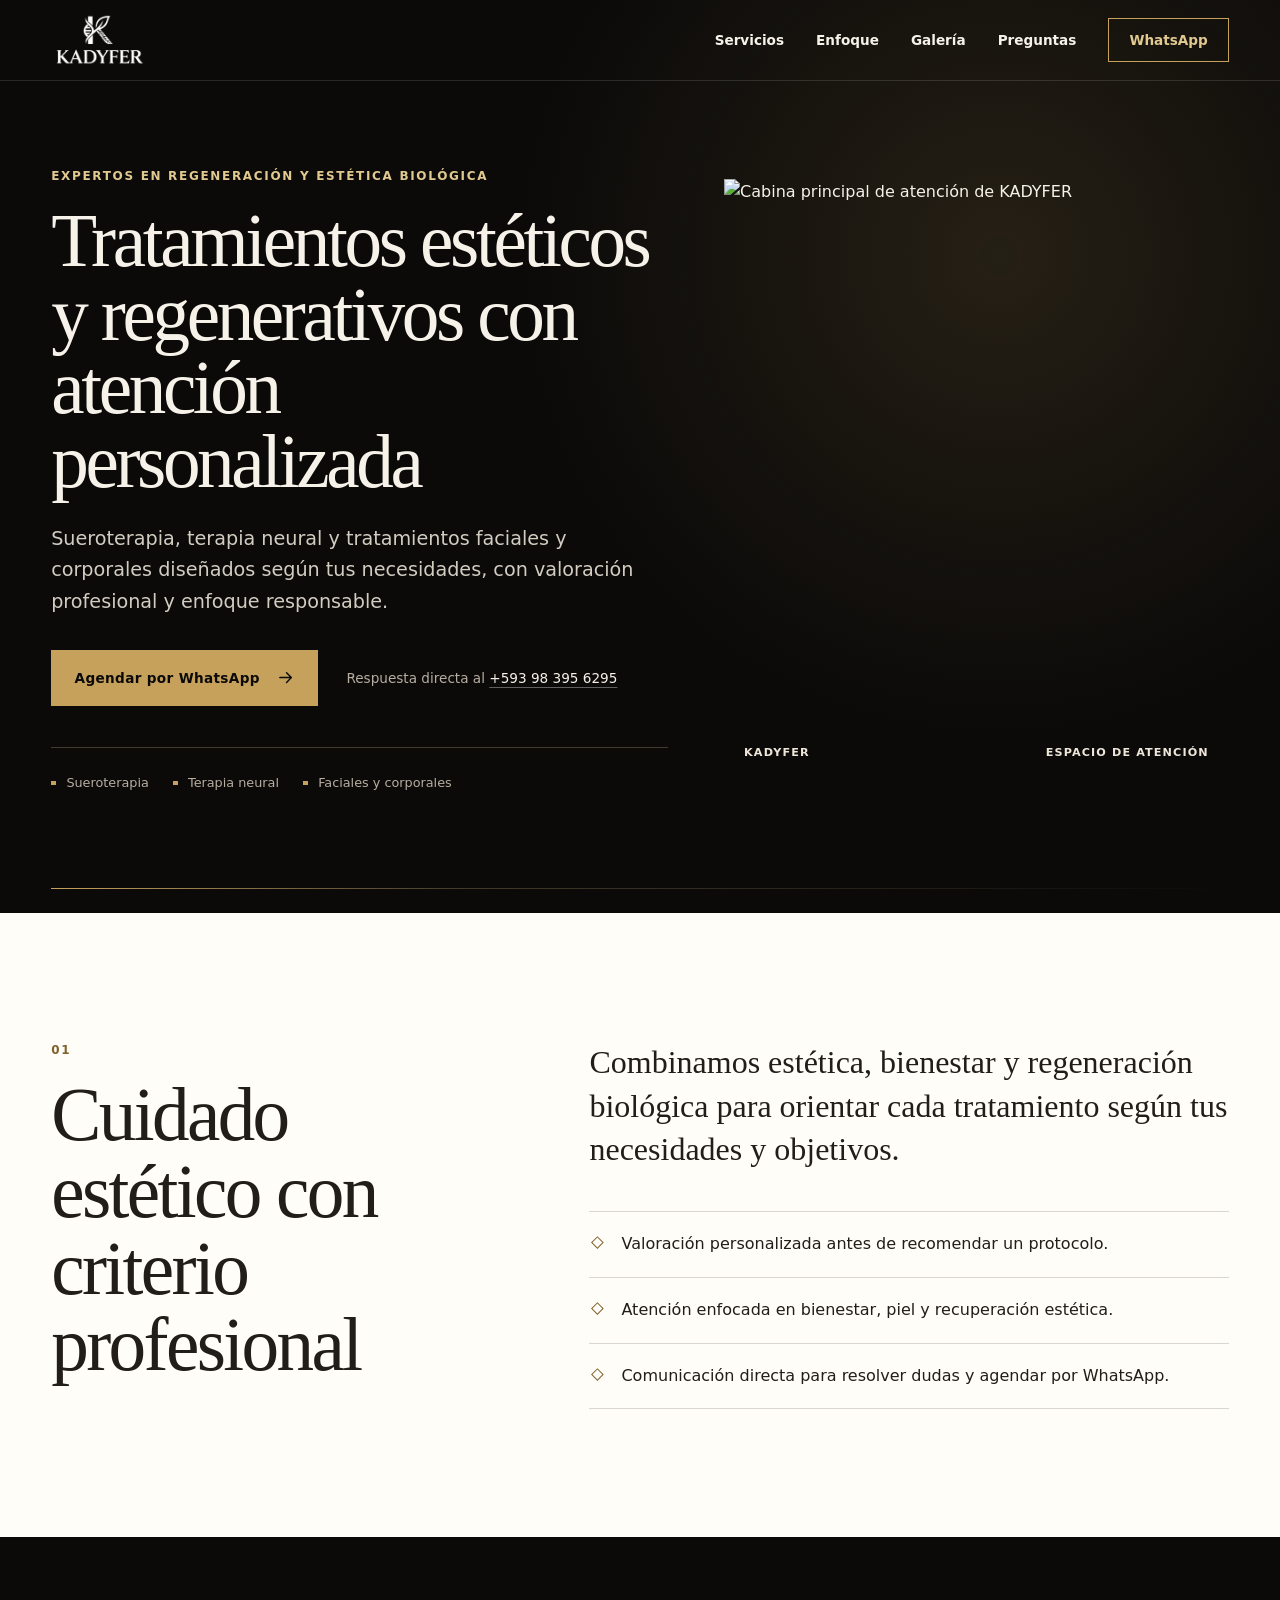
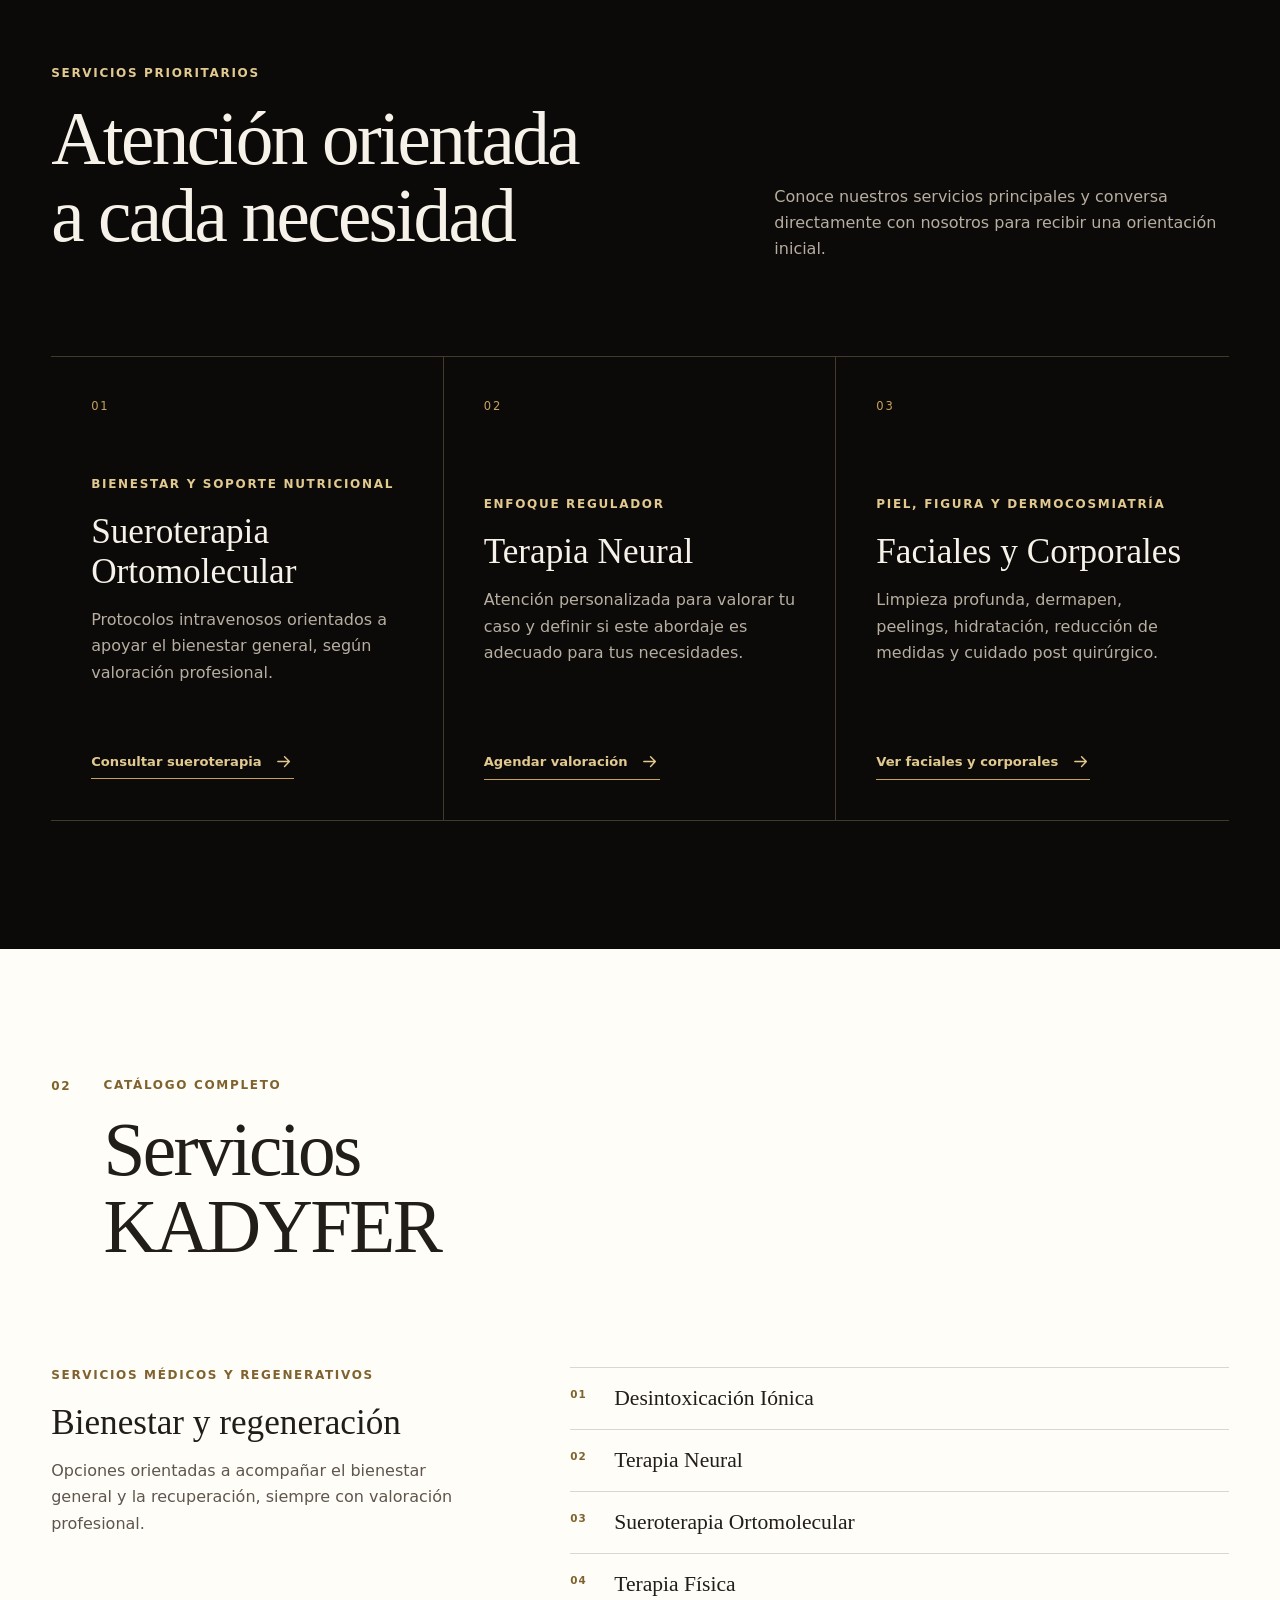
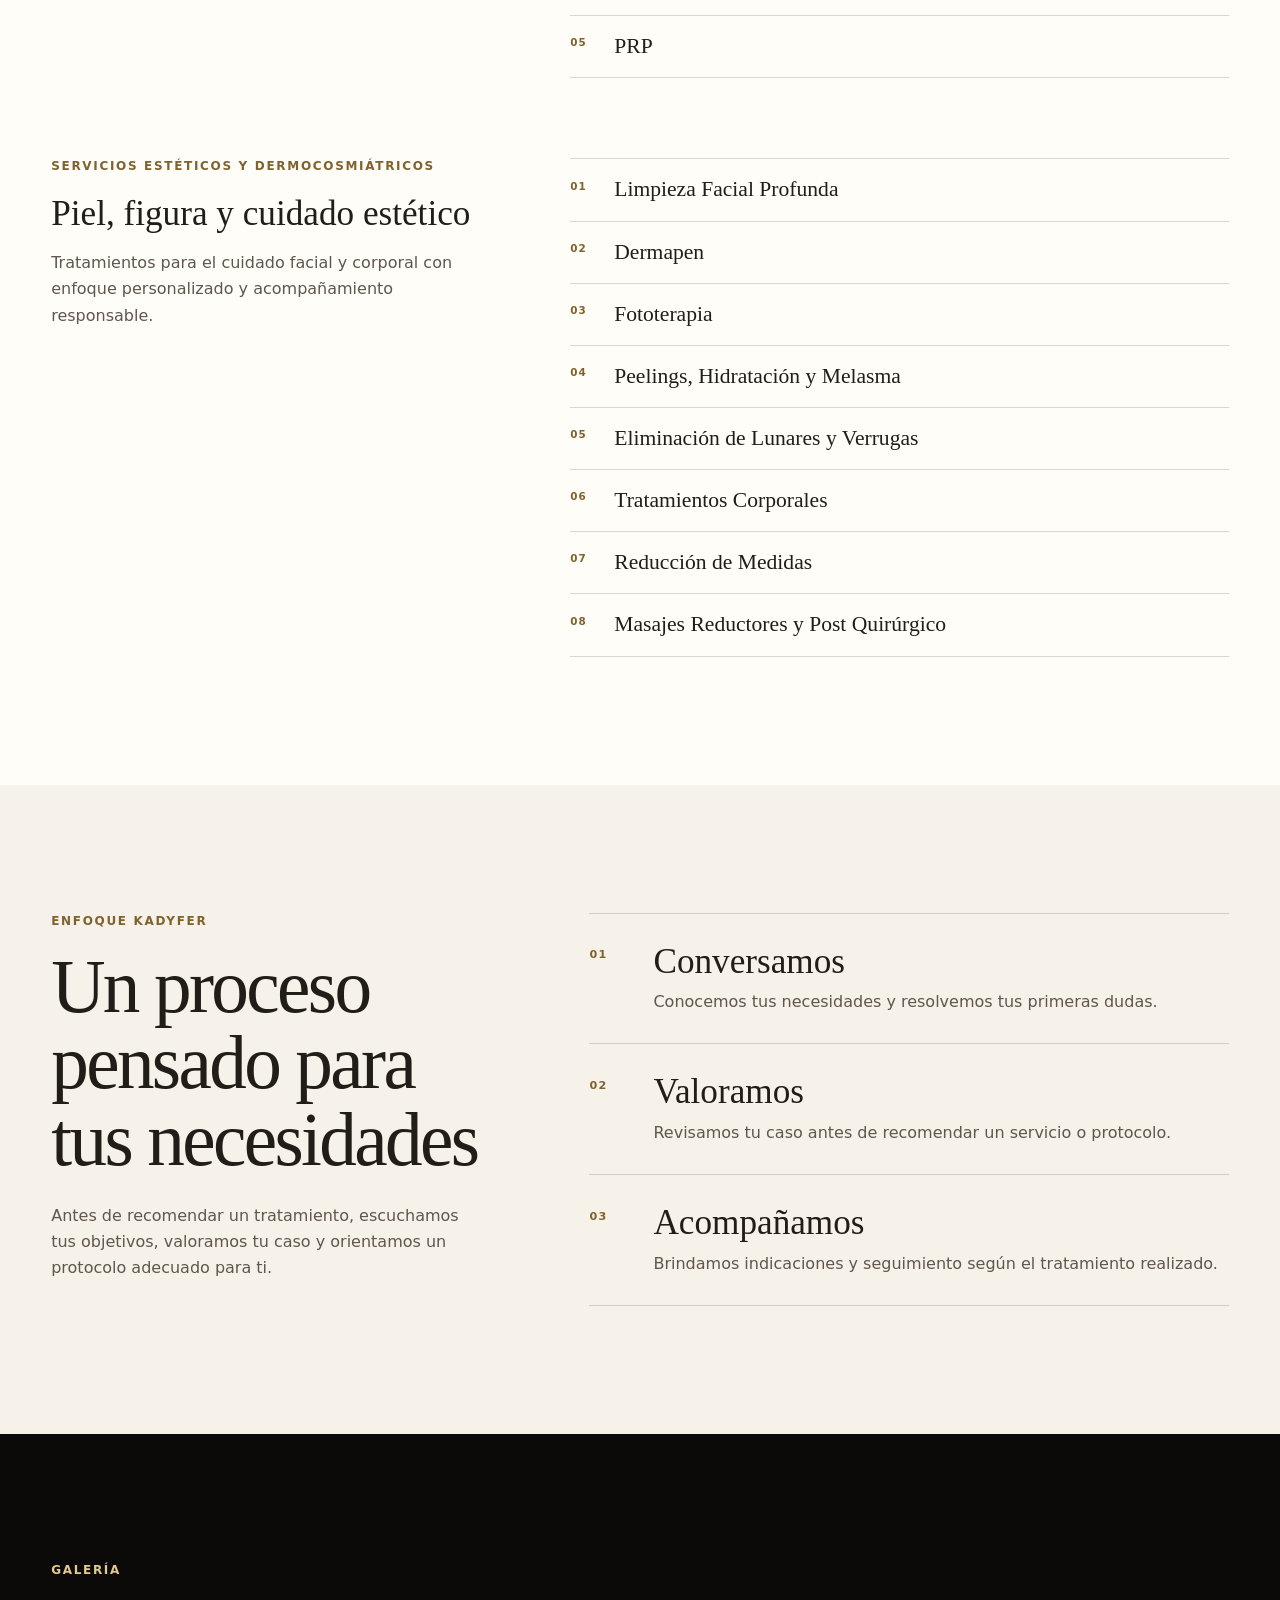
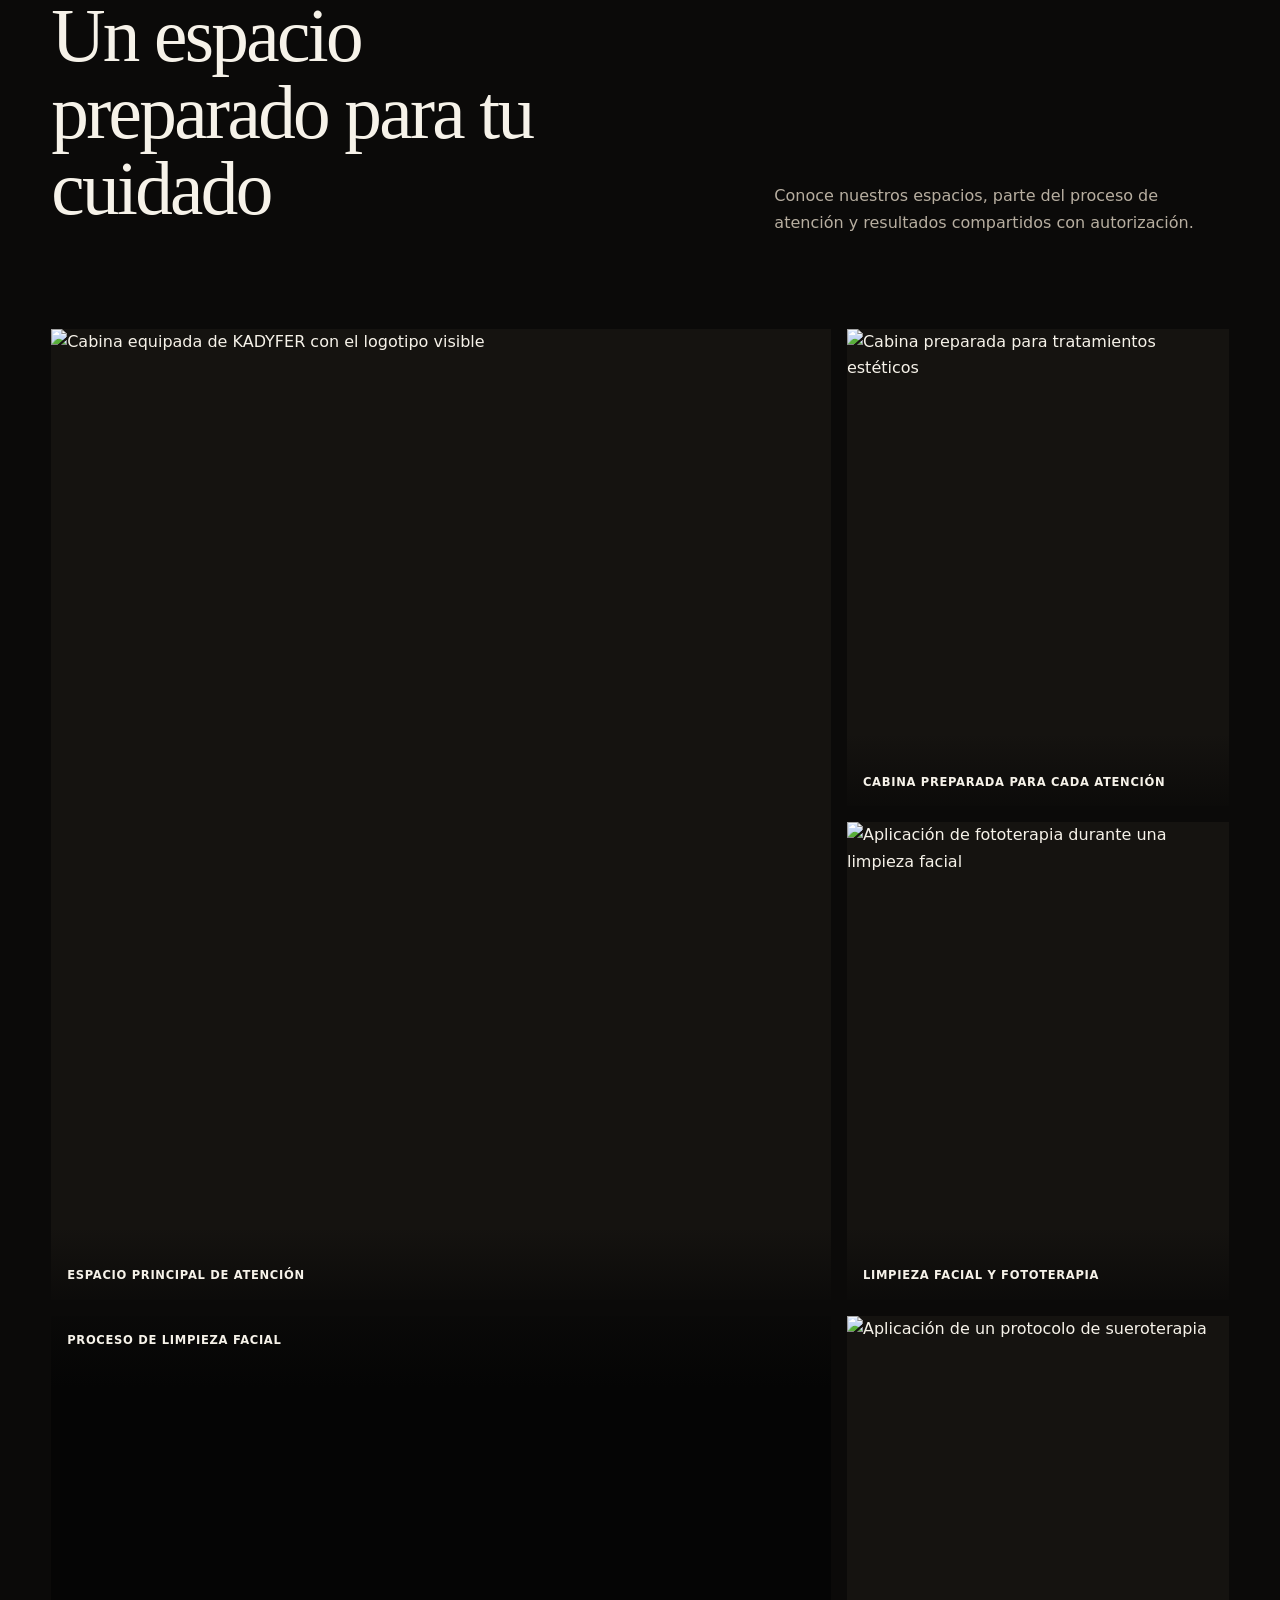
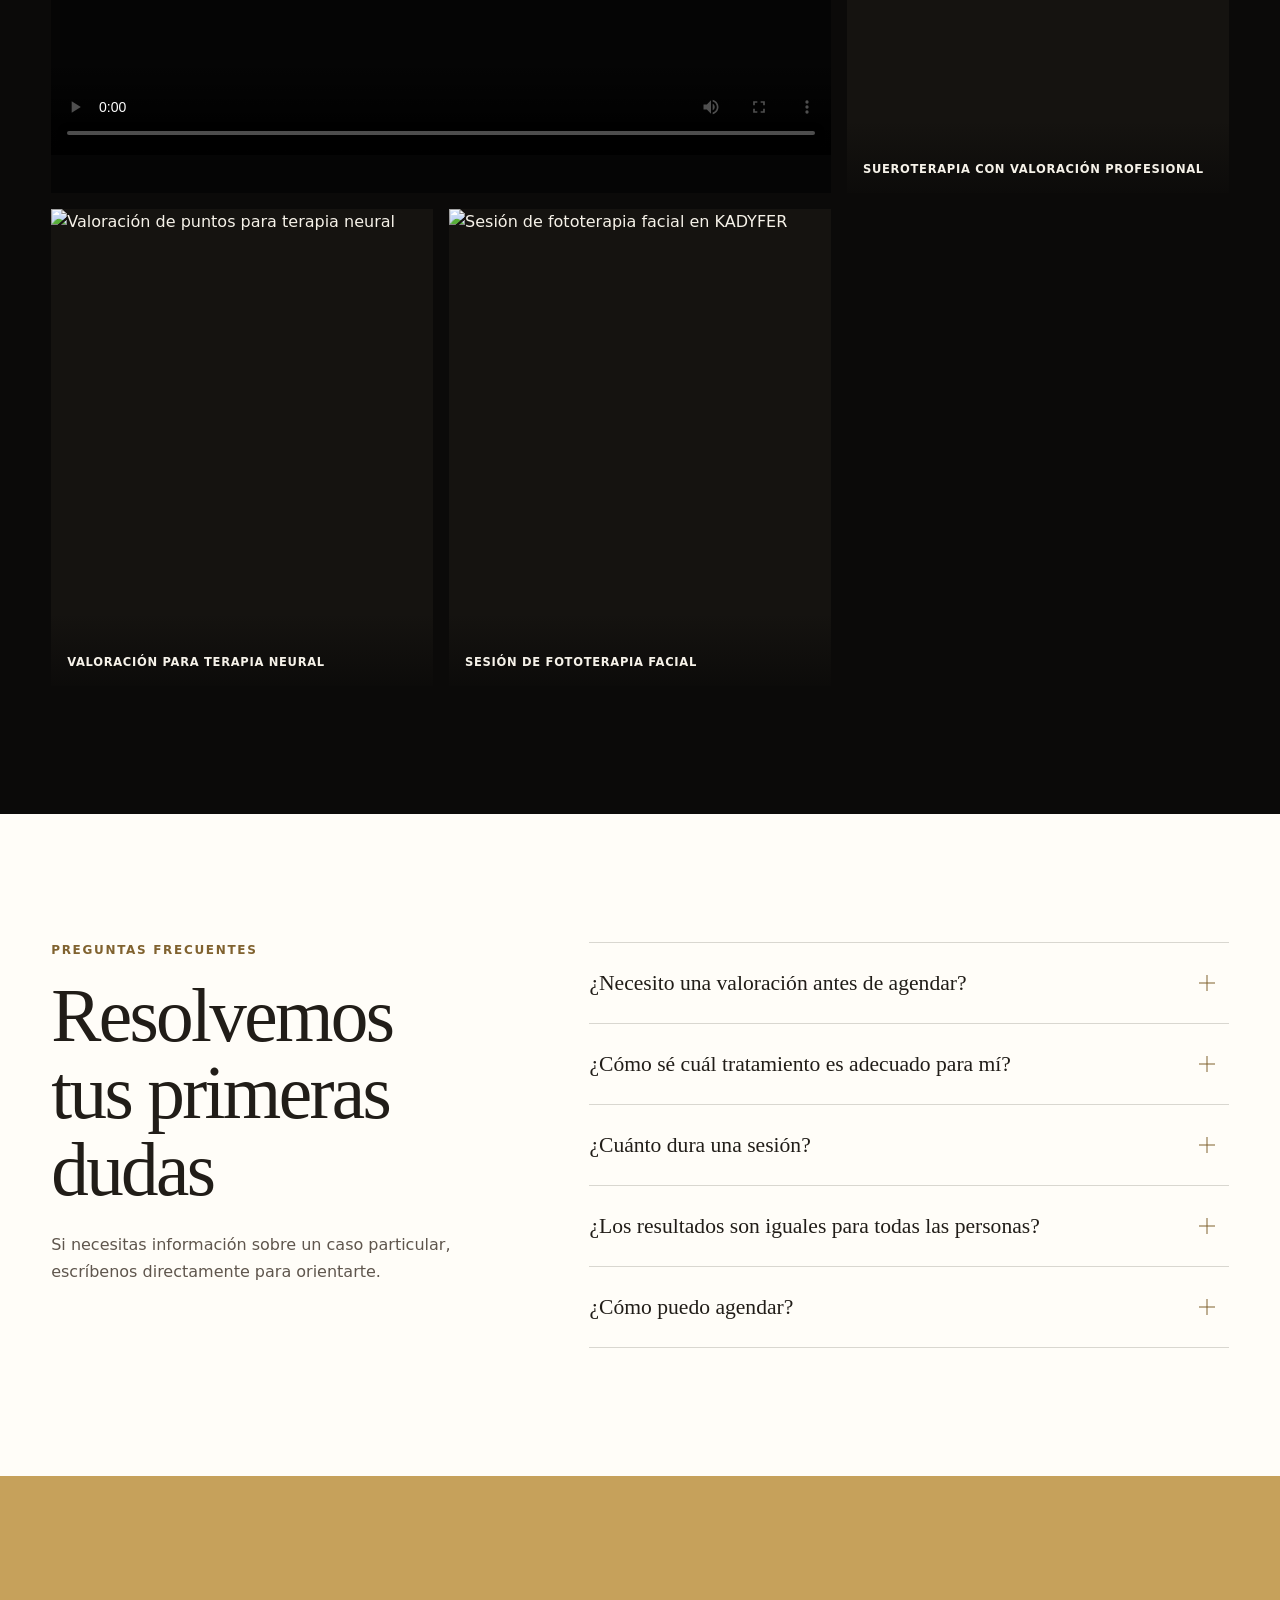
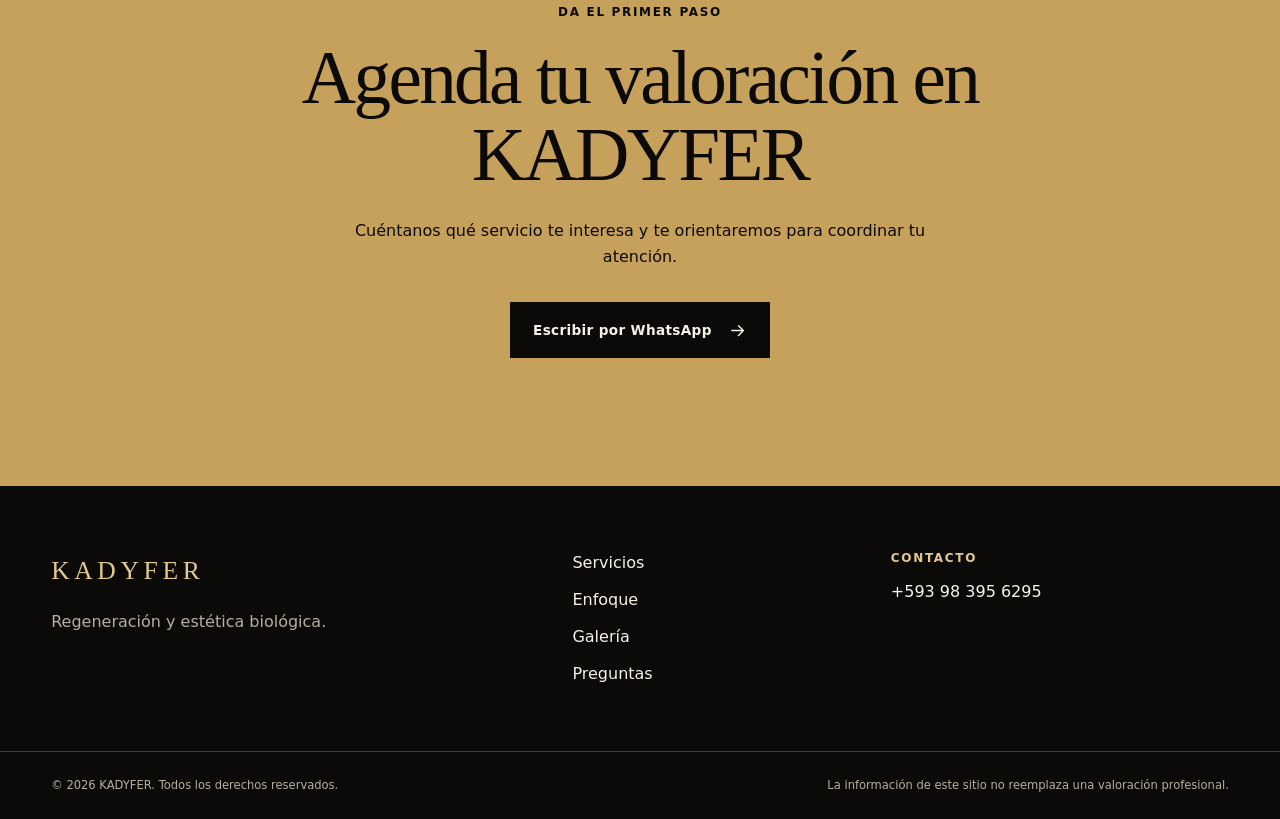
==== commit 0326de6a: "Servicio Dermapen + cambios en los hipervinculos de servicios + Plantilla de Fototerapia creada" ====
--- a/index.html
+++ b/index.html
@@ -260,11 +260,26 @@
                 </p>
               </div>
               <ul class="catalog-list">
-                <li><span>01</span>Desintoxicación Iónica</li>
-                <li><span>02</span>Terapia Neural</li>
-                <li><span>03</span>Sueroterapia Ortomolecular</li>
-                <li><span>04</span>Terapia Física</li>
-                <li><span>05</span>PRP</li>
+                <li>
+                  <span>01</span>
+                  <a href="servicios/desintoxicacion-ionica.html">Desintoxicación Iónica</a>
+                </li>
+                <li>
+                  <span>02</span>
+                  <a href="servicios/terapia-neural.html">Terapia Neural</a>
+                </li>
+                <li>
+                  <span>03</span>
+                  <a href="servicios/sueroterapia-ortomolecular.html">Sueroterapia Ortomolecular</a>
+                </li>
+                <li>
+                  <span>04</span>
+                  <a href="servicios/terapia-fisica.html">Terapia Física</a>
+                </li>
+                <li>
+                  <span>05</span>
+                  <a href="servicios/plasma-rico-en-plaquetas-prp.html">PRP</a>
+                </li>
               </ul>
             </article>
 
@@ -278,13 +293,38 @@
                 </p>
               </div>
               <ul class="catalog-list">
-                <li><span>01</span>Limpieza Facial Profunda</li>
-                <li><span>02</span>Dermapen y Fototerapia</li>
-                <li><span>03</span>Peelings, Hidratación y Melasma</li>
-                <li><span>04</span>Eliminación de Lunares y Verrugas</li>
-                <li><span>05</span>Tratamientos Corporales</li>
-                <li><span>06</span>Reducción de Medidas</li>
-                <li><span>07</span>Masajes Reductores y Post Quirúrgico</li>
+                <li>
+                  <span>01</span>
+                  <a href="servicios/limpieza-facial-profunda.html">Limpieza Facial Profunda</a>
+                </li>
+                <li>
+                  <span>02</span>
+                  <a href="servicios/dermapen.html">Dermapen</a>
+                </li>
+                <li>
+                  <span>03</span>
+                  <a href="servicios/fototerapia.html">Fototerapia</a>
+                </li>
+                <li>
+                  <span>04</span>
+                  <a href="servicios/peelings-hidratacion-y-melasma.html">Peelings, Hidratación y Melasma</a>
+                </li>
+                <li>
+                  <span>05</span>
+                  <a href="servicios/eliminacion-de-lunares-y-verrugas.html">Eliminación de Lunares y Verrugas</a>
+                </li>
+                <li>
+                  <span>06</span>
+                  <a href="servicios/tratamientos-corporales.html">Tratamientos Corporales</a>
+                </li>
+                <li>
+                  <span>07</span>
+                  <a href="servicios/reduccion-de-medidas.html">Reducción de Medidas</a>
+                </li>
+                <li>
+                  <span>08</span>
+                  <a href="servicios/masajes-reductores-y-post-quirurgico.html">Masajes Reductores y Post Quirúrgico</a>
+                </li>
               </ul>
             </article>
           </div>
--- a/styles.css
+++ b/styles.css
@@ -636,6 +636,21 @@
   letter-spacing: 0.1em;
 }
 
+.catalog-list a {
+  width: fit-content;
+  background-image: linear-gradient(var(--gold-dark), var(--gold-dark));
+  background-position: 0 100%;
+  background-repeat: no-repeat;
+  background-size: 0 1px;
+  transition: background-size var(--transition), color var(--transition);
+}
+
+.catalog-list a:hover,
+.catalog-list a:focus-visible {
+  color: var(--gold-dark);
+  background-size: 100% 1px;
+}
+
 .process-intro > p:last-child,
 .faq-intro > p:last-child {
   max-width: 36rem;
@@ -898,6 +913,22 @@
 }
 
 @media (max-width: 799px) {
+  .no-js .header-inner {
+    flex-wrap: wrap;
+    padding-block: 0.75rem;
+  }
+
+  .no-js .site-nav {
+    width: 100%;
+    display: grid;
+    grid-template-columns: minmax(0, 1fr);
+    gap: 0;
+  }
+
+  .no-js .hero {
+    padding-top: 25rem;
+  }
+
   .js .menu-toggle {
     display: inline-flex;
   }
@@ -987,6 +1018,20 @@
 }
 
 @media (min-width: 800px) {
+  .no-js .header-inner {
+    flex-wrap: nowrap;
+    padding-block: 0;
+  }
+
+  .no-js .site-nav {
+    width: auto;
+    display: flex;
+  }
+
+  .no-js .hero {
+    padding-top: 6.5rem;
+  }
+
   .menu-toggle {
     display: none;
   }
